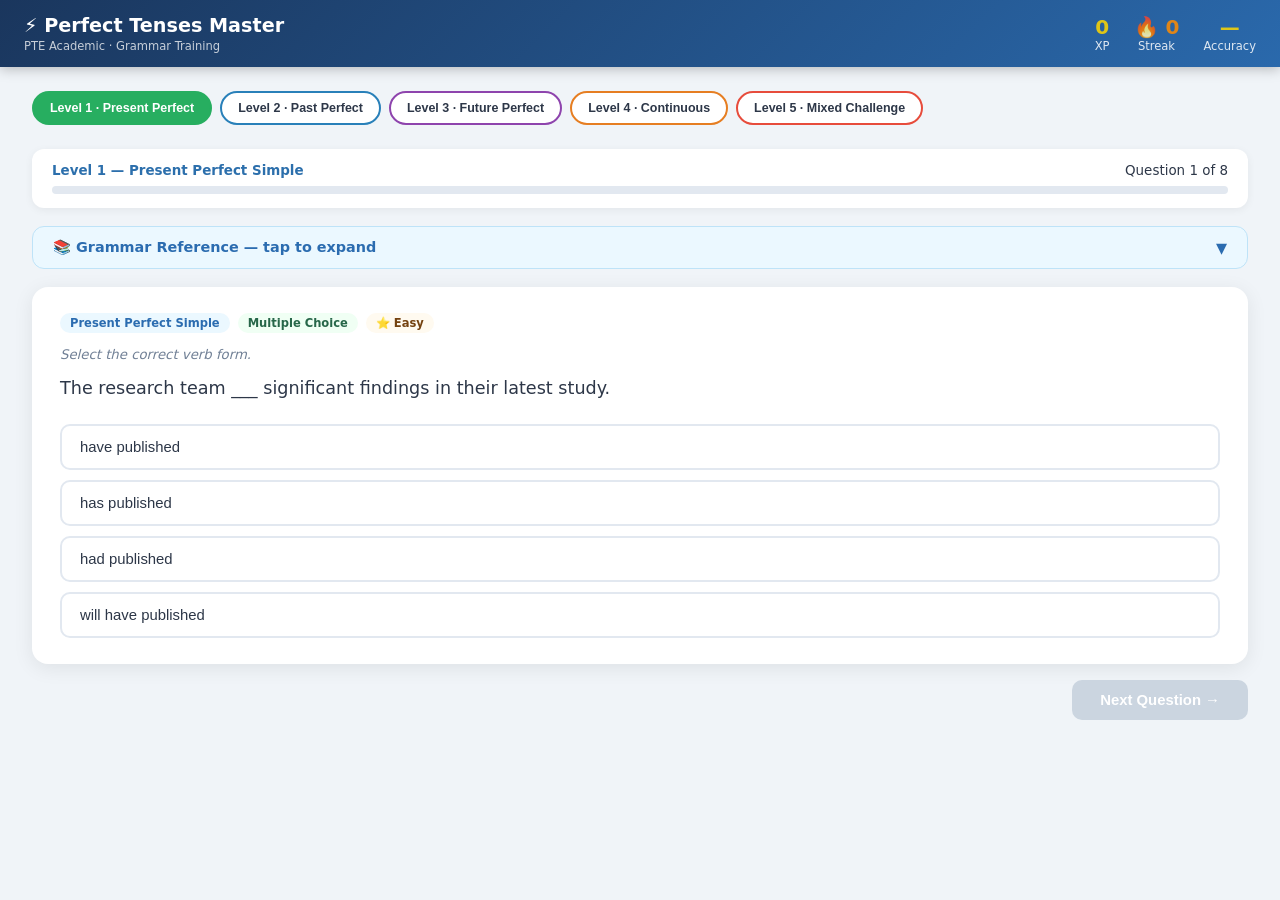
==== perfect_tenses_master.html @ c164edfb "Add Perfect Tenses Master tool and index navigation page - perfect_tenses_master.html: interactive g" ====
<!DOCTYPE html>
<html lang="en">
<head>
    <meta charset="UTF-8">
    <meta name="viewport" content="width=device-width, initial-scale=1.0">
    <title>Perfect Tenses Master | PTE Academic</title>
    <style>
        * { margin: 0; padding: 0; box-sizing: border-box; }
        :root {
            --primary: #4A90D9; --primary-dark: #2C6FAC;
            --success: #27AE60; --error: #E74C3C; --warning: #F39C12;
            --bg: #F0F4F8; --card: #FFFFFF; --text: #2D3748;
            --text-light: #718096; --border: #E2E8F0;
            --l1: #27AE60; --l2: #2980B9; --l3: #8E44AD; --l4: #E67E22; --l5: #E74C3C;
        }
        body { font-family: 'Segoe UI', system-ui, sans-serif; background: var(--bg); color: var(--text); min-height: 100vh; }

        /* ── HEADER ── */
        .header {
            background: linear-gradient(135deg, #1a365d 0%, #2a69ac 100%);
            color: white; padding: 14px 24px;
            display: flex; align-items: center; justify-content: space-between;
            position: sticky; top: 0; z-index: 100; box-shadow: 0 2px 12px rgba(0,0,0,0.25);
        }
        .header h1 { font-size: 1.2rem; font-weight: 700; }
        .header-sub { font-size: 0.72rem; opacity: 0.75; margin-top: 2px; }
        .header-stats { display: flex; gap: 24px; align-items: center; }
        .stat-item { text-align: center; font-size: 0.72rem; opacity: 0.85; }
        .stat-value { font-size: 1.25rem; font-weight: 700; color: #FFD700; display: block; }
        .streak-val { color: #FF8C00; }

        /* ── MAIN ── */
        .main { max-width: 100%; margin: 0; padding: 24px 32px 60px; }

        /* ── LEVEL NAV ── */
        .level-nav { display: flex; gap: 8px; margin-bottom: 20px; overflow-x: auto; padding-bottom: 4px; }
        .level-btn {
            flex-shrink: 0; padding: 8px 16px; border: 2px solid transparent;
            border-radius: 20px; cursor: pointer; font-size: 0.78rem; font-weight: 600;
            background: white; color: var(--text); transition: all 0.2s;
        }
        .level-btn[data-lv="1"] { border-color: var(--l1); }
        .level-btn[data-lv="1"].active { background: var(--l1); color: white; }
        .level-btn[data-lv="2"] { border-color: var(--l2); }
        .level-btn[data-lv="2"].active { background: var(--l2); color: white; }
        .level-btn[data-lv="3"] { border-color: var(--l3); }
        .level-btn[data-lv="3"].active { background: var(--l3); color: white; }
        .level-btn[data-lv="4"] { border-color: var(--l4); }
        .level-btn[data-lv="4"].active { background: var(--l4); color: white; }
        .level-btn[data-lv="5"] { border-color: var(--l5); }
        .level-btn[data-lv="5"].active { background: var(--l5); color: white; }

        /* ── PROGRESS ── */
        .progress-section {
            background: white; border-radius: 12px; padding: 14px 20px;
            margin-bottom: 18px; box-shadow: 0 2px 8px rgba(0,0,0,0.06);
        }
        .progress-info { display: flex; justify-content: space-between; margin-bottom: 8px; font-size: 0.84rem; }
        .level-title-text { font-weight: 700; color: var(--primary-dark); }
        .progress-bar { height: 8px; background: var(--border); border-radius: 4px; overflow: hidden; }
        .progress-fill { height: 100%; background: var(--primary); border-radius: 4px; transition: width 0.5s ease; }

        /* ── GRAMMAR REF ── */
        .grammar-ref { background: #EBF8FF; border: 1px solid #BEE3F8; border-radius: 12px; margin-bottom: 18px; overflow: hidden; }
        .grammar-ref-header {
            padding: 12px 20px; cursor: pointer; display: flex; justify-content: space-between;
            align-items: center; font-weight: 600; color: #2B6CB0; user-select: none; font-size: 0.9rem;
        }
        .grammar-ref-header:hover { background: #BEE3F8; }
        .grammar-body { display: none; padding: 0 16px 16px; }
        .grammar-body.open { display: block; }
        .tense-card {
            background: white; border-radius: 8px; padding: 12px 14px;
            margin-top: 10px; border-left: 4px solid var(--primary);
        }
        .tense-card h4 { color: var(--primary-dark); margin-bottom: 6px; font-size: 0.88rem; }
        .formula-tag {
            font-family: monospace; background: #F7FAFC; padding: 3px 8px;
            border-radius: 4px; font-size: 0.82rem; display: inline-block; margin-bottom: 6px;
        }
        .tense-uses { font-size: 0.8rem; color: var(--text-light); margin: 4px 0 6px 14px; }
        .tense-uses li { margin-bottom: 2px; }
        .tense-ex { font-size: 0.8rem; font-style: italic; color: #4A5568; margin-bottom: 2px; }

        /* ── QUESTION CARD ── */
        .q-card {
            background: white; border-radius: 16px; padding: 26px 28px;
            box-shadow: 0 4px 20px rgba(0,0,0,0.08); margin-bottom: 16px;
            animation: slideIn 0.3s ease;
        }
        @keyframes slideIn { from { opacity:0; transform: translateY(12px); } to { opacity:1; transform: translateY(0); } }
        .q-meta { display: flex; gap: 8px; flex-wrap: wrap; margin-bottom: 14px; }
        .badge { padding: 3px 10px; border-radius: 12px; font-size: 0.72rem; font-weight: 600; }
        .b-tense { background: #EBF8FF; color: #2B6CB0; }
        .b-type  { background: #F0FFF4; color: #276749; }
        .b-diff  { background: #FFFAF0; color: #744210; }
        .q-instruction { font-size: 0.83rem; color: var(--text-light); font-style: italic; margin-bottom: 12px; }
        .q-sentence { font-size: 1.1rem; line-height: 1.7; margin-bottom: 20px; }
        .blank { display: inline-block; min-width: 110px; border-bottom: 2px solid var(--primary); color: var(--primary); font-weight: 600; }

        /* ── OPTIONS ── */
        .options-grid { display: grid; gap: 10px; }
        .opt-btn {
            padding: 13px 18px; border: 2px solid var(--border); border-radius: 10px;
            cursor: pointer; text-align: left; font-size: 0.93rem; background: white;
            transition: all 0.18s; color: var(--text);
        }
        .opt-btn:hover:not(:disabled) { border-color: var(--primary); background: #EBF8FF; }
        .opt-btn.correct { border-color: var(--success); background: #F0FFF4; color: var(--success); font-weight: 600; }
        .opt-btn.incorrect { border-color: var(--error); background: #FFF5F5; color: var(--error); }
        .opt-btn:disabled { cursor: default; }

        /* ── FILL INPUT ── */
        .fill-row { display: flex; gap: 10px; align-items: center; flex-wrap: wrap; margin-top: 4px; }
        .fill-input {
            flex: 1; min-width: 200px; padding: 11px 16px;
            border: 2px solid var(--border); border-radius: 10px; font-size: 0.97rem; outline: none;
            transition: border-color 0.2s;
        }
        .fill-input:focus { border-color: var(--primary); }
        .fill-input.correct { border-color: var(--success); background: #F0FFF4; }
        .fill-input.incorrect { border-color: var(--error); background: #FFF5F5; }
        .verb-hint { font-size: 0.8rem; color: var(--text-light); margin-top: 7px; }

        .check-btn {
            padding: 11px 22px; background: var(--primary); color: white;
            border: none; border-radius: 10px; cursor: pointer; font-size: 0.93rem;
            font-weight: 600; transition: background 0.2s; white-space: nowrap;
        }
        .check-btn:hover { background: var(--primary-dark); }
        .check-btn:disabled { background: #CBD5E0; cursor: default; }

        /* ── SOURCE (transform/error) ── */
        .source-box {
            background: #F7FAFC; border-left: 4px solid var(--primary);
            border-radius: 0 8px 8px 0; padding: 13px 16px;
            margin-bottom: 14px; font-size: 0.93rem; line-height: 1.6;
        }
        .error-box {
            background: #FFF5F5; border: 1px solid #FED7D7; border-radius: 8px;
            padding: 13px 16px; margin-bottom: 14px; font-size: 1rem; line-height: 1.7;
        }
        .text-area {
            width: 100%; padding: 11px 16px; border: 2px solid var(--border); border-radius: 10px;
            font-size: 0.93rem; outline: none; transition: border-color 0.2s;
            resize: vertical; min-height: 60px; font-family: inherit;
        }
        .text-area:focus { border-color: var(--primary); }

        /* ── FEEDBACK ── */
        .feedback { margin-top: 18px; border-radius: 12px; overflow: hidden; display: none; }
        .feedback.show { display: block; }
        .fb-header {
            padding: 13px 18px; font-weight: 700; font-size: 0.95rem;
            display: flex; align-items: center; gap: 8px;
        }
        .fb-correct  { background: #F0FFF4; color: #276749; border: 1px solid #9AE6B4; }
        .fb-wrong    { background: #FFF5F5; color: #C53030; border: 1px solid #FEB2B2; }
        .fb-hint     { background: #FFFAF0; color: #744210; border: 1px solid #F6AD55; }
        .fb-body { padding: 15px 18px; background: white; border: 1px solid var(--border); border-top: none; }
        .answer-box {
            background: #FFFAF0; border: 1px solid #F6AD55; border-radius: 8px;
            padding: 9px 13px; margin-bottom: 10px; font-size: 0.88rem;
        }
        .rule-box { font-size: 0.88rem; margin-bottom: 10px; }
        .expl-box { font-size: 0.86rem; color: #4A5568; margin-bottom: 10px; }
        .ex-box { background: #F7FAFC; border-radius: 8px; padding: 10px 12px; font-size: 0.84rem; }
        .ex-box p { margin-bottom: 3px; font-style: italic; }
        .ex-box p:last-child { margin-bottom: 0; }

        /* ── NAV ── */
        .nav-buttons { display: flex; justify-content: flex-end; margin-top: 16px; }
        .next-btn {
            padding: 12px 28px; background: var(--primary); color: white;
            border: none; border-radius: 10px; cursor: pointer; font-size: 0.93rem;
            font-weight: 600; transition: all 0.2s;
        }
        .next-btn:hover { background: var(--primary-dark); transform: translateX(2px); }
        .next-btn:disabled { background: #CBD5E0; cursor: default; transform: none; }

        /* ── LEVEL COMPLETE ── */
        .level-complete {
            background: white; border-radius: 16px; padding: 44px 36px;
            text-align: center; box-shadow: 0 4px 20px rgba(0,0,0,0.08); display: none;
        }
        .level-complete.show { display: block; animation: slideIn 0.4s ease; }
        .complete-icon { font-size: 4rem; margin-bottom: 14px; }
        .complete-title { font-size: 1.6rem; font-weight: 700; margin-bottom: 8px; }
        .complete-msg { color: var(--text-light); margin-bottom: 24px; font-size: 0.95rem; }
        .complete-stats { display: flex; justify-content: center; gap: 40px; margin-bottom: 30px; }
        .cs-val { font-size: 2rem; font-weight: 700; color: var(--primary); display: block; }
        .cs-lbl { font-size: 0.78rem; color: var(--text-light); }
        .continue-btn {
            padding: 14px 40px; background: var(--primary); color: white;
            border: none; border-radius: 12px; font-size: 1rem; font-weight: 700;
            cursor: pointer; transition: background 0.2s;
        }
        .continue-btn:hover { background: var(--primary-dark); }

        @media (max-width: 600px) {
            .q-card { padding: 18px 14px; }
            .q-sentence { font-size: 0.97rem; }
            .complete-stats { gap: 20px; }
        }
    </style>
</head>
<body>

<div class="header">
    <div>
        <h1>⚡ Perfect Tenses Master</h1>
        <div class="header-sub">PTE Academic · Grammar Training</div>
    </div>
    <div class="header-stats">
        <div class="stat-item">
            <span class="stat-value" id="hXP">0</span>XP
        </div>
        <div class="stat-item">
            <span class="stat-value streak-val">🔥 <span id="hStreak">0</span></span>Streak
        </div>
        <div class="stat-item">
            <span class="stat-value" id="hAcc">—</span>Accuracy
        </div>
    </div>
</div>

<div class="main">

    <div class="level-nav" id="level-nav">
        <button class="level-btn active" data-lv="1" onclick="goLevel(1)">Level 1 · Present Perfect</button>
        <button class="level-btn" data-lv="2" onclick="goLevel(2)">Level 2 · Past Perfect</button>
        <button class="level-btn" data-lv="3" onclick="goLevel(3)">Level 3 · Future Perfect</button>
        <button class="level-btn" data-lv="4" onclick="goLevel(4)">Level 4 · Continuous</button>
        <button class="level-btn" data-lv="5" onclick="goLevel(5)">Level 5 · Mixed Challenge</button>
    </div>

    <div class="progress-section">
        <div class="progress-info">
            <span class="level-title-text" id="lvTitle">Level 1 — Present Perfect Simple</span>
            <span id="qCounter">Question 1 of 8</span>
        </div>
        <div class="progress-bar"><div class="progress-fill" id="progFill" style="width:0%"></div></div>
    </div>

    <div class="grammar-ref">
        <div class="grammar-ref-header" onclick="toggleGrammar()">
            📚 Grammar Reference — tap to expand
            <span id="gramArrow">▼</span>
        </div>
        <div class="grammar-body" id="gramBody"></div>
    </div>

    <div id="qArea"></div>

    <div class="level-complete" id="lvComplete">
        <div class="complete-icon" id="cpIcon">🏆</div>
        <div class="complete-title" id="cpTitle">Level Complete!</div>
        <div class="complete-msg" id="cpMsg"></div>
        <div class="complete-stats">
            <div><span class="cs-val" id="cpXP">0</span><span class="cs-lbl">XP Earned</span></div>
            <div><span class="cs-val" id="cpAcc">0%</span><span class="cs-lbl">Accuracy</span></div>
            <div><span class="cs-val" id="cpScore">0/0</span><span class="cs-lbl">Correct</span></div>
        </div>
        <button class="continue-btn" id="cpBtn">Continue →</button>
    </div>

</div>

<script>
// ═══════════════════════════════════════════════════════════
// QUESTIONS DATABASE
// ═══════════════════════════════════════════════════════════
const Q = {

// ─── LEVEL 1: Present Perfect Simple ────────────────────────────────────────
1: [
  {
    type:'mc', tense:'Present Perfect Simple', diff:'⭐ Easy',
    instr:'Select the correct verb form.',
    sent:'The research team ___ significant findings in their latest study.',
    opts:['have published','has published','had published','will have published'],
    cor:1,
    rule:'<strong>HAS</strong> with singular subjects (he/she/it/team). <strong>HAVE</strong> with plural or I/you/we/they.',
    expl:'"The research team" is treated as singular in academic English → <strong>HAS published</strong>.',
    exs:['The scientist <em>has discovered</em> a new compound. (singular)','Scientists <em>have discovered</em> many compounds. (plural)']
  },
  {
    type:'fill', tense:'Present Perfect Simple', diff:'⭐ Easy',
    instr:'Fill in the blank with the correct form of the verb in parentheses.',
    sent:'Global temperatures ___ (rise) by 1.2°C since pre-industrial times.',
    ans:['have risen'],
    hint:'RISE → rose → <strong>risen</strong> (irregular past participle)',
    rule:'Present Perfect = HAVE/HAS + <strong>past participle</strong> (not simple past).',
    expl:'"Temperatures" = plural → <strong>HAVE</strong>. Past participle of "rise" = "risen" (not "rose").',
    exs:['"Temperatures <em>have risen</em> sharply." ✓','"Temperatures <em>have rose</em>." ✗ (wrong — "rose" is simple past, not past participle)']
  },
  {
    type:'mc', tense:'Present Perfect Simple', diff:'⭐ Easy',
    instr:'Select the correct form. Pay attention to the time expression.',
    sent:'She ___ three academic papers on climate change this semester.',
    opts:['wrote','has written','have written','had wrote'],
    cor:1,
    rule:'Use Present Perfect (not Simple Past) when the time period is <strong>not finished</strong>: "today", "this week", "this semester".',
    expl:'"This semester" is still ongoing → Present Perfect. "She" = singular → <strong>HAS written</strong>.',
    exs:['"She <em>has written</em> three papers <em>this semester</em>." ✓ (semester ongoing)','<em>"She <em>wrote</em> three papers <em>last semester</em>." ✓ (finished → Simple Past)']
  },
  {
    type:'fill', tense:'Present Perfect Simple', diff:'⭐ Easy',
    instr:'Fill in the blank.',
    sent:'The government ___ (implement) several new education policies in recent years.',
    ans:['has implemented'],
    hint:'IMPLEMENT → implemented (regular verb)',
    rule:'"In recent years", "recently", "lately" are <strong>Present Perfect signals</strong>.',
    expl:'"The government" = singular → <strong>HAS</strong>. "In recent years" = unfinished reference → Present Perfect.',
    exs:['"The government <em>has implemented</em> new policies recently." ✓','"Researchers <em>have implemented</em> new methods." ✓ (plural)']
  },
  {
    type:'mc', tense:'Present Perfect Simple', diff:'⭐⭐ Medium',
    instr:'Which sentence is grammatically correct and uses Present Perfect appropriately?',
    sent:'Choose the best option:',
    opts:[
      'Researchers have found a cure last year.',
      'Researchers have found evidence of improvement recently.',
      'Researchers has found evidence of improvement recently.',
      'Researchers have been found a cure last year.'
    ],
    cor:1,
    rule:'NEVER use Present Perfect with specific finished times: <strong>yesterday, last week, in 2020, three days ago.</strong>',
    expl:'"Recently" ✓ signals Present Perfect. "Last year" ✗ requires Simple Past. "Researchers" = plural → HAVE (not has).',
    exs:['"They <em>have found</em> evidence <em>recently</em>." ✓ (no specific time)','"They <em>found</em> evidence <em>last year</em>." ✓ (specific finished time)']
  },
  {
    type:'fill', tense:'Present Perfect Simple', diff:'⭐⭐ Medium',
    instr:'Careful — "The number of" takes a singular verb!',
    sent:'The number of people living in urban areas ___ (increase) dramatically over the past decade.',
    ans:['has increased'],
    hint:'INCREASE → increased (regular). Subject = "The number" (singular)',
    rule:'"<strong>The number of</strong> + noun" → singular verb (HAS). "<strong>A number of</strong> + noun" → plural verb (HAVE).',
    expl:'"The number of people" → subject = "the number" = singular → <strong>HAS increased</strong>.',
    exs:['"<em>The number of</em> students <em>has</em> grown." ✓','"<em>A number of</em> students <em>have</em> passed." ✓']
  },
  {
    type:'error', tense:'Present Perfect Simple', diff:'⭐⭐ Medium',
    instr:'Find the subject-verb agreement error and type the corrected full sentence.',
    err:'Scientists have recently discovered that the brain have developed new neural pathways in response to learning.',
    fix:['scientists have recently discovered that the brain has developed new neural pathways in response to learning'],
    highlight:'have developed → has developed (brain = singular)',
    rule:'In complex sentences, check <strong>each subject-verb pair independently</strong>.',
    expl:'First clause: "scientists have discovered" ✓ (plural). Second clause: "the brain" is singular → <strong>HAS developed</strong> ✓.',
    exs:['"...that the brain <em>has developed</em>..." ✓','"...that neurons <em>have developed</em>..." ✓ (plural subject)']
  },
  {
    type:'transform', tense:'Present Perfect Simple', diff:'⭐⭐⭐ Hard',
    instr:'Combine these sentences using Present Perfect to show past action → present result.',
    src:'Scientists conducted extensive research. The field of medicine now has better treatments.',
    model:'Scientists have conducted extensive research, leading to better treatments in medicine.',
    keys:['have conducted','have done','have carried out'],
    rule:'Present Perfect connects <strong>past action → present result</strong>. This is essential for PTE writing tasks.',
    expl:'The research (completed past) is connected to the present result (better treatments). Use Present Perfect to make this link explicit.',
    exs:['"They <em>have studied</em> this for years, and now we understand it better." ✓','"Research <em>has shown</em> that diet affects health." ✓ (past research → present knowledge)']
  }
],

// ─── LEVEL 2: Past Perfect Simple ───────────────────────────────────────────
2: [
  {
    type:'mc', tense:'Past Perfect Simple', diff:'⭐ Easy',
    instr:'Select the correct form. Which action happened first?',
    sent:'By the time the report was published, the researchers ___ their data three times.',
    opts:['have verified','verified','had verified','has verified'],
    cor:2,
    rule:'Past Perfect (HAD + pp) = the action that happened <strong>FIRST</strong> in a sequence of past events.',
    expl:'Verifying happened FIRST → Past Perfect: <strong>had verified</strong>. Publishing happened SECOND → Simple Past.',
    exs:['"By the time the results came out, they <em>had already analyzed</em> the data." ✓','"When she arrived, the lecture <em>had started</em>." ✓']
  },
  {
    type:'fill', tense:'Past Perfect Simple', diff:'⭐ Easy',
    instr:'Fill in the blank using Past Perfect.',
    sent:'The professor realized that he ___ (forget) to include the key references in his paper.',
    ans:['had forgotten'],
    hint:'FORGET → forgot → <strong>forgotten</strong> (irregular)',
    rule:'HAD + past participle — same for ALL subjects (I/you/he/she/we/they had).',
    expl:'"Forgetting" happened BEFORE "realizing" → Past Perfect: <strong>had forgotten</strong>.',
    exs:['"He realized he <em>had forgotten</em> his notes." ✓','"She discovered she <em>had made</em> an error." ✓']
  },
  {
    type:'mc', tense:'Past Perfect Simple', diff:'⭐ Easy',
    instr:'Select the correct form.',
    sent:'The experiment failed because the team ___ the correct procedure.',
    opts:['has not followed','had not followed','did not followed','have not followed'],
    cor:1,
    rule:'Negative Past Perfect = <strong>HAD NOT (hadn\'t) + past participle</strong>.',
    expl:'The failure was in the past; not following the procedure happened even EARLIER → Past Perfect negative.',
    exs:['"The test failed because they <em>hadn\'t calibrated</em> the equipment." ✓','"She failed because she <em>had not studied</em> enough." ✓']
  },
  {
    type:'fill', tense:'Past Perfect Simple', diff:'⭐⭐ Medium',
    instr:'Fill in the blank.',
    sent:'After the committee ___ (review) all the applications, they announced their decision.',
    ans:['had reviewed'],
    hint:'REVIEW → reviewed (regular)',
    rule:'After/before/by the time/when → use Past Perfect for the <strong>first action</strong>.',
    expl:'Reviewing (first) → <strong>had reviewed</strong>. Announcing (second) → Simple Past.',
    exs:['"<em>After</em> she <em>had finished</em> the research, she began writing." ✓','"<em>Before</em> they <em>had gathered</em> enough evidence, they couldn\'t publish." ✓']
  },
  {
    type:'mc', tense:'Past Perfect Simple', diff:'⭐⭐ Medium',
    instr:'Choose the grammatically correct sentence.',
    sent:'Which sentence uses Past Perfect correctly?',
    opts:[
      'She had lived in three countries before she turned 25.',
      'She has lived in three countries before she turned 25.',
      'She lived in three countries before she had turned 25.',
      'She had been lived in three countries before she turned 25.'
    ],
    cor:0,
    rule:'The <strong>EARLIER</strong> action gets Past Perfect. The LATER past action uses Simple Past.',
    expl:'Living (earlier, had lived) → Past Perfect. Turning 25 (later) → Simple Past. Option C incorrectly puts Past Perfect on the later action.',
    exs:['"She <em>had graduated</em> before she found a job." ✓','"She found a job after she <em>had graduated</em>." ✓']
  },
  {
    type:'transform', tense:'Past Perfect Simple', diff:'⭐⭐ Medium',
    instr:'Combine these sentences, making clear which action happened first.',
    src:'Step 1: The scientists collected the samples. Step 2: They began the analysis.',
    model:'The scientists had collected the samples before they began the analysis.',
    keys:['had collected','had gathered'],
    rule:'Timeline: [Past Perfect — first action] → then → [Simple Past — second action].',
    expl:'"Collecting" happened first → Past Perfect. "Beginning the analysis" → Simple Past.',
    exs:['"They <em>had prepared</em> thoroughly before the experiment <em>started</em>." ✓','"By the time the meeting <em>began</em>, she <em>had already written</em> the proposal." ✓']
  },
  {
    type:'fill', tense:'Past Perfect Simple', diff:'⭐⭐⭐ Hard',
    instr:'Fill in the blank. This uses a negative form in an academic context.',
    sent:'The study revealed that many participants ___ (not / receive) adequate healthcare prior to the program.',
    ans:['had not received','hadn\'t received'],
    hint:'Negative: HAD NOT + past participle',
    rule:'Past Perfect is used in reported speech/findings to describe states <strong>before the main past verb</strong>.',
    expl:'"The study revealed" = past. Participants not receiving healthcare = even earlier past → <strong>had not received</strong>.',
    exs:['"The results showed that conditions <em>had not improved</em>." ✓','"Data indicated that funding <em>had not been</em> sufficient." ✓']
  },
  {
    type:'error', tense:'Past Perfect Simple', diff:'⭐⭐⭐ Hard',
    instr:'Correct the tense error.',
    err:'When the new data emerged, researchers discovered that their initial hypothesis has proven to be incorrect.',
    fix:['when the new data emerged, researchers discovered that their initial hypothesis had proven to be incorrect'],
    highlight:'has proven → had proven (the proving happened before the discovery)',
    rule:'In a past context, <strong>Present Perfect → Past Perfect</strong> (tense backshift).',
    expl:'"Has proven" = Present Perfect — but the entire context is past. The hypothesis being incorrect was discovered in the past → <strong>had proven</strong>.',
    exs:['"They found that the theory <em>had been</em> wrong all along." ✓','"She realized she <em>had overlooked</em> the key data." ✓']
  }
],

// ─── LEVEL 3: Future Perfect Simple ─────────────────────────────────────────
3: [
  {
    type:'mc', tense:'Future Perfect Simple', diff:'⭐ Easy',
    instr:'Select the correct form.',
    sent:'By 2050, scientists ___ more efficient solar panels.',
    opts:['will develop','will have developed','have developed','had developed'],
    cor:1,
    rule:'Future Perfect = <strong>WILL HAVE + past participle</strong>. Signal: "by [future time]".',
    expl:'"By 2050" = future deadline. The action will be COMPLETED before that point → <strong>will have developed</strong>.',
    exs:['"<em>By</em> next year, they <em>will have completed</em> the study." ✓','"<em>By the time</em> she graduates, she <em>will have written</em> 20 papers." ✓']
  },
  {
    type:'fill', tense:'Future Perfect Simple', diff:'⭐ Easy',
    instr:'Fill in the blank with Future Perfect.',
    sent:'By the end of this decade, renewable energy ___ (replace) most fossil fuel sources.',
    ans:['will have replaced'],
    hint:'REPLACE → replaced (regular)',
    rule:'Signals for Future Perfect: <strong>by + [time]</strong>, by the time, before [future event].',
    expl:'"By the end of this decade" = future deadline → Future Perfect: <strong>will have replaced</strong>.',
    exs:['"By 2030, solar energy <em>will have replaced</em> coal in many regions." ✓','"Before he retires, he <em>will have worked</em> here for 20 years." ✓']
  },
  {
    type:'mc', tense:'Future Perfect Simple', diff:'⭐ Easy',
    instr:'Which sentence correctly uses Future Perfect?',
    sent:'Choose the best option:',
    opts:[
      'She will finished the report by Friday.',
      'She will have finish the report by Friday.',
      'She will have finished the report by Friday.',
      'She has finished the report by Friday.'
    ],
    cor:2,
    rule:'Structure: <strong>WILL + HAVE + PAST PARTICIPLE</strong> (never "will have + base form").',
    expl:'Option A: missing "have". Option B: "finish" should be "finished" (past participle). Option D: wrong tense (Present Perfect). C is correct.',
    exs:['"By noon, I <em>will have submitted</em> my assignment." ✓','"They <em>will have published</em> the results by then." ✓']
  },
  {
    type:'fill', tense:'Future Perfect Simple', diff:'⭐⭐ Medium',
    instr:'Fill in the blank.',
    sent:'Before the next international conference, the team ___ (publish) at least five peer-reviewed papers.',
    ans:['will have published'],
    hint:'PUBLISH → published (regular)',
    rule:'"Before + future event" signals Future Perfect, just like "by + future time".',
    expl:'The publishing will be completed BEFORE the conference (future event) → <strong>will have published</strong>.',
    exs:['"<em>Before</em> he retires, he <em>will have taught</em> for 30 years." ✓','"<em>Before</em> the summit, nations <em>will have agreed</em> on a framework." ✓']
  },
  {
    type:'mc', tense:'Future Perfect Simple', diff:'⭐⭐ Medium',
    instr:'Select the best answer. Note the irregular verb.',
    sent:'By the time the study is complete, the participants ___ multiple assessments over a two-year period.',
    opts:['will undergo','undergo','will have undergone','have undergone'],
    cor:2,
    rule:'Irregular verbs still follow the pattern: WILL HAVE + <strong>past participle</strong>.',
    expl:'"Undergo" is irregular: undergo → underwent → <strong>undergone</strong>. "By the time the study is complete" = future deadline.',
    exs:['"By graduation, she <em>will have taken</em> 40 courses." ✓ (take → taken)','"By then, they <em>will have undergone</em> training." ✓']
  },
  {
    type:'transform', tense:'Future Perfect Simple', diff:'⭐⭐ Medium',
    instr:'Rewrite this sentence using Future Perfect with "By 2030".',
    src:'Global deforestation reaches a critical point. (Prediction: this will happen by 2030.)',
    model:'By 2030, global deforestation will have reached a critical point.',
    keys:['will have reached','will have gotten to'],
    rule:'Formula: <strong>By [future time], Subject + will have + past participle + ...</strong>',
    expl:'A future prediction about something completed by a deadline = Future Perfect.',
    exs:['"By 2050, the world population <em>will have reached</em> 10 billion." ✓','"By next month, the project <em>will have been</em> running for a year." ✓']
  },
  {
    type:'error', tense:'Future Perfect Simple', diff:'⭐⭐⭐ Hard',
    instr:'Correct the tense error.',
    err:'By the time the policy is implemented, the committee will reviewed all available evidence.',
    fix:['by the time the policy is implemented, the committee will have reviewed all available evidence'],
    highlight:'will reviewed → will have reviewed',
    rule:'Future Perfect = will + <strong>HAVE</strong> + past participle. "will + past participle" is NOT a valid tense.',
    expl:'"Will reviewed" is impossible in English. Always: <strong>will HAVE + past participle</strong>.',
    exs:['"The committee <em>will have reviewed</em> all evidence by then." ✓','"She <em>will have completed</em> the draft by Monday." ✓']
  },
  {
    type:'fill', tense:'Future Perfect Simple', diff:'⭐⭐⭐ Hard',
    instr:'Fill in the blank. Consider the time clause carefully.',
    sent:'When the next census is conducted, the population ___ (grow) by an estimated 15 percent.',
    ans:['will have grown'],
    hint:'GROW → grew → <strong>grown</strong> (irregular)',
    rule:'In time clauses (when/before/by the time), use <strong>present tense</strong> for future; use <strong>Future Perfect</strong> in the main clause.',
    expl:'"When the census is conducted" = time clause (present tense for future). Growth will be complete by then → <strong>will have grown</strong>.',
    exs:['"<em>When</em> you return, she <em>will have graduated</em>." ✓','"<em>By the time</em> he arrives, we <em>will have finished</em>." ✓']
  }
],

// ─── LEVEL 4: Perfect Continuous Forms ──────────────────────────────────────
4: [
  {
    type:'mc', tense:'Present Perfect Continuous', diff:'⭐ Easy',
    instr:'Select the correct form.',
    sent:'Researchers ___ the effects of climate change for over three decades.',
    opts:['are studying','have been studying','have studied','had been studying'],
    cor:1,
    rule:'Present Perfect Continuous = <strong>HAVE/HAS + BEEN + verb-ing</strong>. Used for ongoing activities with duration.',
    expl:'"For over three decades" = duration signal. The activity started in the past and continues NOW → <strong>have been studying</strong>.',
    exs:['"Scientists <em>have been researching</em> this topic for years." ✓','"She <em>has been writing</em> her thesis since January." ✓']
  },
  {
    type:'fill', tense:'Present Perfect Continuous', diff:'⭐ Easy',
    instr:'Fill in the blank using Present Perfect Continuous.',
    sent:'The government ___ (negotiate) trade agreements with several countries since 2020.',
    ans:['has been negotiating'],
    hint:'NEGOTIATE → negotiating. Singular subject → HAS',
    rule:'Signals: <strong>"for + duration"</strong> and <strong>"since + point in time"</strong> → Present Perfect Continuous.',
    expl:'"The government" = singular → HAS. "Since 2020" = ongoing from a past point → <strong>has been negotiating</strong>.',
    exs:['"She <em>has been working</em> here since January." ✓','"They <em>have been developing</em> the app for six months." ✓']
  },
  {
    type:'mc', tense:'Pres. Perf. Simple vs. Continuous', diff:'⭐⭐ Medium',
    instr:'Both blanks require Present Perfect — choose the right form (Simple or Continuous) for each.',
    sent:'The lab ___ three groundbreaking papers this year, and the team ___ tirelessly to produce more.',
    opts:[
      'has published / have been working',
      'has been publishing / have been working',
      'published / worked',
      'has published / has worked'
    ],
    cor:0,
    rule:'Use <strong>Present Perfect Simple</strong> for completed, countable results. Use <strong>Continuous</strong> for ongoing processes emphasizing duration.',
    expl:'"Three papers" = countable completed result → <strong>has published</strong>. "Working tirelessly" = ongoing process → <strong>have been working</strong>.',
    exs:['"I <em>have written</em> five emails today." (complete, countable)','"I <em>have been writing</em> emails all day." (ongoing, duration)']
  },
  {
    type:'fill', tense:'Past Perfect Continuous', diff:'⭐⭐ Medium',
    instr:'Fill in the blank using Past Perfect Continuous.',
    sent:'By the time the funding was cut, the team ___ (work) on the project for five years.',
    ans:['had been working'],
    hint:'Past Perfect Continuous = HAD BEEN + verb-ing',
    rule:'Past Perfect Continuous = <strong>HAD + BEEN + verb-ing</strong>. Shows an ongoing activity up to a past point.',
    expl:'"Funding being cut" = past event. Working was ongoing BEFORE and UP TO that event → <strong>had been working</strong>.',
    exs:['"She <em>had been studying</em> for hours before she took a break." ✓','"He <em>had been living</em> abroad for years when he returned." ✓']
  },
  {
    type:'mc', tense:'Past Perfect Continuous', diff:'⭐⭐ Medium',
    instr:'Select the correct form.',
    sent:'The data showed that pollution levels ___ for decades before the clean air act was passed.',
    opts:['were increasing','had been increasing','have been increasing','had increased'],
    cor:1,
    rule:'Past Perfect Continuous emphasizes the <strong>DURATION</strong> of an activity before a past event.',
    expl:'"Were increasing" = past continuous (no link to another event). "Had been increasing" = ongoing duration BEFORE the past event (the clean air act). ✓',
    exs:['"Emissions <em>had been rising</em> for years before action was taken." ✓','"The economy <em>had been declining</em> for months before the crisis hit." ✓']
  },
  {
    type:'fill', tense:'Future Perfect Continuous', diff:'⭐⭐⭐ Hard',
    instr:'Fill in the blank using Future Perfect Continuous.',
    sent:'By 2035, the research institute ___ (operate) for exactly one hundred years.',
    ans:['will have been operating'],
    hint:'Future Perfect Continuous = WILL HAVE BEEN + verb-ing',
    rule:'Future Perfect Continuous = <strong>WILL + HAVE + BEEN + verb-ing</strong>. Emphasizes DURATION up to a future point.',
    expl:'"By 2035" = future deadline. The operation will have been continuously going for 100 years by then → <strong>will have been operating</strong>.',
    exs:['"By retirement, she <em>will have been teaching</em> for 35 years." ✓','"By June, they <em>will have been collaborating</em> for a decade." ✓']
  },
  {
    type:'mc', tense:'All Perfect Continuous', diff:'⭐⭐⭐ Hard',
    instr:'Choose the correct pair of tenses.',
    sent:'Scientists ___ the compound for two years when the breakthrough occurred. They estimate that by next year they ___ for a total of four years.',
    opts:[
      'had been studying / will have been studying',
      'have been studying / will have been studying',
      'were studying / will have studied',
      'had been studying / will have studied'
    ],
    cor:0,
    rule:'<strong>Past Perf. Cont.</strong> (ongoing before past event) + <strong>Future Perf. Cont.</strong> (duration up to future point).',
    expl:'First blank: ongoing study before past event (breakthrough) → <strong>had been studying</strong>. Second blank: duration until future point → <strong>will have been studying</strong>.',
    exs:['"They <em>had been working</em> for hours when it happened." (past)','"By June, they <em>will have been working</em> for a year." (future)']
  },
  {
    type:'error', tense:'Present Perfect Continuous', diff:'⭐⭐⭐ Hard',
    instr:'Find TWO errors in this sentence and write the corrected version.',
    err:'The university have been offered scholarships to international students since its founding in 1890.',
    fix:['the university has been offering scholarships to international students since its founding in 1890'],
    highlight:'Error 1: have → has (university = singular) | Error 2: offered → offering (active voice needed)',
    rule:'Active: HAVE/HAS + BEEN + verb-<strong>ING</strong>. Passive: HAVE/HAS + BEEN + past participle.',
    expl:'1) "University" = singular → <strong>HAS</strong>. 2) "Offered" = passive form; active meaning needed here → <strong>offering</strong>.',
    exs:['"The school <em>has been offering</em> the course since 2000." ✓ (active)','"The course <em>has been offered</em> since 2000." ✓ (passive — subject receives action)']
  }
],

// ─── LEVEL 5: Mixed Challenge ────────────────────────────────────────────────
5: [
  {
    type:'mc', tense:'Mixed — Pres. Perf. Simple + Continuous', diff:'⭐⭐ Medium',
    instr:'Select the most appropriate form for this academic sentence.',
    sent:'The study, which ___ for three years, ___ compelling evidence that diet affects cognitive function.',
    opts:[
      'has been running / has produced',
      'had been running / has produced',
      'has been running / produced',
      'was running / has produced'
    ],
    cor:0,
    rule:'<strong>Pres. Perf. Continuous</strong> (ongoing process) + <strong>Pres. Perf. Simple</strong> (completed result) often appear together.',
    expl:'"The study" started 3 years ago and is still running → <strong>has been running</strong>. It has produced a result (evidence) → <strong>has produced</strong>.',
    exs:['"The experiment <em>has been running</em> since June and <em>has yielded</em> promising results." ✓']
  },
  {
    type:'fill', tense:'Mixed — Context Clues', diff:'⭐⭐ Medium',
    instr:'Use the correct Past Perfect form. Both simple and continuous are acceptable here.',
    sent:'Before the Industrial Revolution began in the 1760s, humanity ___ (rely) primarily on manual labor for centuries.',
    ans:['had relied','had been relying'],
    hint:'RELY → relied. Accept: had relied / had been relying',
    rule:'"For centuries" + "before a past point" → Past Perfect. Continuous form emphasizes the duration more.',
    expl:'Both are correct. <strong>Had relied</strong> = simple fact. <strong>Had been relying</strong> = emphasis on long ongoing duration. The Industrial Revolution is the past reference point.',
    exs:['"People <em>had relied</em> on horses for transport." (simple)','"People <em>had been relying</em> on horses for centuries." (duration emphasis)']
  },
  {
    type:'mc', tense:'Mixed — Academic Writing Pattern', diff:'⭐⭐⭐ Hard',
    instr:'In academic writing, which option correctly completes this sentence?',
    sent:'As this paper ___, previous studies ___ the relationship between poverty and educational outcomes.',
    opts:[
      'argues / have consistently demonstrated',
      'has argued / had consistently demonstrated',
      'argued / have consistently demonstrated',
      'argues / consistently demonstrated'
    ],
    cor:0,
    rule:'Academic writing: <strong>Simple Present</strong> for the paper\'s own claims. <strong>Present Perfect</strong> for accumulated past research.',
    expl:'"This paper argues" = Simple Present (general truth, ongoing argument). "Have demonstrated" = Present Perfect (accumulated body of research over time).',
    exs:['"This essay <em>argues</em> that... Previous studies <em>have shown</em> that..." ✓','"The data <em>suggests</em> that researchers <em>have long recognized</em> this pattern." ✓']
  },
  {
    type:'fill', tense:'Mixed — Two Blanks', diff:'⭐⭐⭐ Hard',
    instr:'Fill in BOTH blanks with the correct Present Perfect forms.',
    sent:'The data indicates that living standards ___ (improve) significantly since 1950, though progress ___ (not / be) uniform across all regions.',
    ans:['have improved / has not been'],
    hint:'Blank 1: "living standards" (plural). Blank 2: "progress" (singular, uncountable)',
    rule:'Always identify the <strong>subject for each verb separately</strong> to choose HAVE or HAS.',
    expl:'"Living standards" = plural → <strong>HAVE improved</strong>. "Progress" = singular/uncountable → <strong>HAS NOT BEEN</strong>.',
    exs:['"Standards <em>have risen</em>, but equality <em>has not improved</em>." ✓','"Outcomes <em>have varied</em>, but commitment <em>has not wavered</em>." ✓']
  },
  {
    type:'mc', tense:'Mixed — PTE Writing Quality', diff:'⭐⭐⭐ Hard',
    instr:'Select the paragraph that uses perfect tenses most accurately for PTE writing.',
    sent:'Choose the best written paragraph:',
    opts:[
      'Urbanisation has transformed societies worldwide. Millions of people have migrated to cities since the mid-20th century, and urban populations have grown exponentially.',
      'Urbanisation transformed societies worldwide. Millions of people migrated to cities since the mid-20th century, and urban populations grew exponentially.',
      'Urbanisation has transformed societies worldwide. Millions of people migrated to cities since the mid-20th century, and urban populations have grown exponentially.',
      'Urbanisation had transformed societies worldwide. Millions of people have migrated to cities since the mid-20th century, and urban populations have grown exponentially.'
    ],
    cor:0,
    rule:'PTE Tip: Use <strong>Present Perfect consistently</strong> when describing trends that started in the past and continue to the present.',
    expl:'Option A: all three verbs correctly use Present Perfect for ongoing past-to-present trends. "Since the mid-20th century" requires Present Perfect (not Simple Past).',
    exs:['"Trade <em>has increased</em>, barriers <em>have fallen</em>, and technology <em>has connected</em> global markets." ✓']
  },
  {
    type:'error', tense:'Mixed — Two Errors', diff:'⭐⭐⭐⭐ Expert',
    instr:'This paragraph has TWO tense errors. Find both and write the corrected version.',
    err:'Research conducted over the past 50 years have shown that exercise improves mental health. Studies had demonstrated that even moderate physical activity reduces symptoms of depression.',
    fix:['research conducted over the past 50 years has shown that exercise improves mental health. studies have demonstrated that even moderate physical activity reduces symptoms of depression'],
    highlight:'Error 1: have shown → HAS shown (Research = singular). Error 2: had demonstrated → HAVE demonstrated (no earlier past reference point)',
    rule:'"Research" = singular → HAS. "Over the past X years" = Present Perfect signal (not Past Perfect).',
    expl:'Error 1: "Research" = uncountable singular → <strong>HAS shown</strong>. Error 2: No earlier past reference point exists → Past Perfect (had) is wrong. Use <strong>have demonstrated</strong>.',
    exs:['"<em>Research</em> in this field <em>has shown</em>..." ✓','"<em>Studies</em> over the past decade <em>have found</em>..." ✓']
  },
  {
    type:'transform', tense:'Mixed — Full Paragraph Upgrade', diff:'⭐⭐⭐⭐ Expert',
    instr:'Rewrite this student paragraph using appropriate perfect tenses. Change only the verb forms.',
    src:'Scientists study artificial intelligence for decades. They develop many applications. By 2030, AI changes almost every industry.',
    model:'Scientists have been studying artificial intelligence for decades. They have developed many applications. By 2030, AI will have changed almost every industry.',
    keys:['have been studying','have developed','will have changed'],
    rule:'PTE Strategy: Show all 3 perfect tense types in one paragraph to demonstrate grammatical range.',
    expl:'1) "For decades" → Present Perf. Continuous: <em>have been studying</em>. 2) Completed result → Present Perf. Simple: <em>have developed</em>. 3) "By 2030" → Future Perfect: <em>will have changed</em>.',
    exs:['"Humans <em>have been exploring</em> space for decades. They <em>have made</em> great discoveries. By 2050, they <em>will have landed</em> on Mars." ✓']
  },
  {
    type:'mc', tense:'Mixed — Tense Identification', diff:'⭐⭐⭐⭐ Expert',
    instr:'A PTE examiner reads this response. Which version demonstrates the best grammatical range?',
    sent:'Choose the best academic response:',
    opts:[
      'Technology has revolutionised communication. Social media platforms have been growing rapidly since 2004, and by 2030 they will have become even more integrated into daily life.',
      'Technology revolutionised communication. Social media platforms grew rapidly since 2004, and by 2030 they will become even more integrated into daily life.',
      'Technology has revolutionised communication. Social media platforms have been growing rapidly since 2004, and by 2030 they will become even more integrated into daily life.',
      'Technology had revolutionised communication. Social media platforms had been growing rapidly since 2004, and by 2030 they had become even more integrated into daily life.'
    ],
    cor:0,
    rule:'Demonstrate <strong>grammatical range</strong> in PTE: use Pres. Perf. Simple + Pres. Perf. Continuous + Future Perfect in one paragraph.',
    expl:'Option A uses 3 perfect tenses correctly: <em>has revolutionised</em> (simple), <em>have been growing</em> (continuous), <em>will have become</em> (future). This shows maximum range.',
    exs:['"The internet <em>has changed</em> commerce. E-commerce <em>has been growing</em> for two decades. By 2040, it <em>will have surpassed</em> traditional retail." ✓']
  }
]

}; // end Q

// ═══════════════════════════════════════════════════════════
// GRAMMAR REFERENCE DATA
// ═══════════════════════════════════════════════════════════
const GRAM = {
1: { title: 'Present Perfect Simple', cards: [{
  name: 'Present Perfect Simple', formula: 'HAVE / HAS + past participle', color: '#27AE60',
  uses: ['Actions with present relevance', '"For/since" + ongoing states', 'Experiences (ever/never)', 'Unfinished time periods (today, this year, this semester)'],
  exs: ['She <em>has written</em> the report. (just completed)', 'They <em>have lived</em> here for ten years.', 'I <em>have never visited</em> that country.', 'He <em>has published</em> three papers <em>this semester</em>.']
}]},
2: { title: 'Past Perfect Simple', cards: [{
  name: 'Past Perfect Simple', formula: 'HAD + past participle (all subjects)', color: '#2980B9',
  uses: ['First action in a sequence of two past actions', 'Reported speech (backshift from present → past perfect)', '"By the time / before / after / when" structures'],
  exs: ['By the time she arrived, he <em>had left</em>.', 'She said she <em>had finished</em> the work.', 'They <em>had never seen</em> such results before.']
}]},
3: { title: 'Future Perfect Simple', cards: [{
  name: 'Future Perfect Simple', formula: 'WILL HAVE + past participle', color: '#8E44AD',
  uses: ['Action completed BEFORE a future point', '"By [future time]" structures', '"Before [future event]" structures'],
  exs: ['By 2030, they <em>will have solved</em> the problem.', 'She <em>will have graduated</em> by then.', 'Before you arrive, I <em>will have prepared</em> everything.']
}]},
4: { title: 'Perfect Continuous Forms', cards: [
  { name: 'Present Perfect Continuous', formula: 'HAVE/HAS + BEEN + verb-ing', color: '#E67E22',
    uses: ['Ongoing activities from past to now (for/since)', 'Emphasis on PROCESS and duration, not result'],
    exs: ['She <em>has been studying</em> for six hours.', 'They <em>have been building</em> the bridge since March.'] },
  { name: 'Past Perfect Continuous', formula: 'HAD + BEEN + verb-ing', color: '#D35400',
    uses: ['Ongoing activity up to a past point', 'Explaining cause of a past situation'],
    exs: ['She <em>had been working</em> for 12 hours before she collapsed.', 'The ground was wet because it <em>had been raining</em>.'] },
  { name: 'Future Perfect Continuous', formula: 'WILL + HAVE + BEEN + verb-ing', color: '#C0392B',
    uses: ['Duration of activity up to a future point', 'Emphasis on HOW LONG something will have continued'],
    exs: ['By June, she <em>will have been teaching</em> for 20 years.', 'When he retires, he <em>will have been working</em> there for 40 years.'] }
]},
5: { title: 'All 6 Perfect Tenses — Summary', cards: [{
  name: 'Quick Reference Chart', formula: 'All 6 Perfect Forms', color: '#E74C3C',
  uses: [
    'Present Perfect Simple → have/has + pp',
    'Past Perfect Simple → had + pp',
    'Future Perfect Simple → will have + pp',
    'Present Perfect Continuous → have/has been + -ing',
    'Past Perfect Continuous → had been + -ing',
    'Future Perfect Continuous → will have been + -ing'
  ],
  exs: [
    'She <em>has written</em> the paper. (Pres. Perf. Simple)',
    'She <em>had written</em> it. (Past Perf. Simple)',
    'She <em>will have written</em> it. (Fut. Perf. Simple)',
    'She <em>has been writing</em>. (Pres. Perf. Cont.)',
    'She <em>had been writing</em>. (Past Perf. Cont.)',
    'She <em>will have been writing</em>. (Fut. Perf. Cont.)'
  ]
}]}
};

const LV_TITLES = {
  1: 'Level 1 — Present Perfect Simple',
  2: 'Level 2 — Past Perfect Simple',
  3: 'Level 3 — Future Perfect Simple',
  4: 'Level 4 — Perfect Continuous Forms',
  5: 'Level 5 — Mixed Challenge'
};

const LV_MSGS = {
  1: "Present Perfect Simple mastered! Let's go deeper into the past.",
  2: "Past Perfect conquered! Now we look to the future.",
  3: "Future Perfect unlocked! Time for the continuous forms.",
  4: "Perfect Continuous forms mastered! Final challenge awaits.",
  5: "🎓 You've completed ALL Perfect Tenses! Excellent PTE preparation!"
};

// ═══════════════════════════════════════════════════════════
// STATE
// ═══════════════════════════════════════════════════════════
let S = {
  lv: 1, idx: 0, answered: false, wrongTries: 0,
  xp: 0, streak: 0,
  lvStats: { correct: 0, total: 0, xp: 0 },
  global: { correct: 0, total: 0 }
};

// ═══════════════════════════════════════════════════════════
// INIT
// ═══════════════════════════════════════════════════════════
function init() { renderGram(S.lv); renderQ(); updateProgress(); }

// ═══════════════════════════════════════════════════════════
// LEVEL NAVIGATION
// ═══════════════════════════════════════════════════════════
function goLevel(lv) {
  S.lv = lv; S.idx = 0; S.answered = false; S.wrongTries = 0;
  S.lvStats = { correct: 0, total: 0, xp: 0 };
  document.querySelectorAll('.level-btn').forEach(b => b.classList.remove('active'));
  document.querySelector(`.level-btn[data-lv="${lv}"]`).classList.add('active');
  document.getElementById('lvComplete').classList.remove('show');
  document.getElementById('qArea').style.display = 'block';
  renderGram(lv); renderQ(); updateProgress();
  window.scrollTo({ top: 0, behavior: 'smooth' });
}

// ═══════════════════════════════════════════════════════════
// GRAMMAR REFERENCE
// ═══════════════════════════════════════════════════════════
function toggleGrammar() {
  const b = document.getElementById('gramBody');
  b.classList.toggle('open');
  document.getElementById('gramArrow').textContent = b.classList.contains('open') ? '▲' : '▼';
}

function renderGram(lv) {
  const ref = GRAM[lv];
  let h = '';
  ref.cards.forEach(c => {
    h += `<div class="tense-card" style="border-left-color:${c.color}">
      <h4>${c.name}</h4>
      <div class="formula-tag">${c.formula}</div>
      <ul class="tense-uses">${c.uses.map(u => `<li>${u}</li>`).join('')}</ul>
      ${c.exs.map(e => `<div class="tense-ex">• ${e}</div>`).join('')}
    </div>`;
  });
  document.getElementById('gramBody').innerHTML = h;
}

// ═══════════════════════════════════════════════════════════
// RENDER QUESTION
// ═══════════════════════════════════════════════════════════
function renderQ() {
  const qs = Q[S.lv];
  if (S.idx >= qs.length) { showLvComplete(); return; }
  const q = qs[S.idx];
  S.answered = false; S.wrongTries = 0;
  const area = document.getElementById('qArea');
  const typeLabels = { mc: 'Multiple Choice', fill: 'Fill in Blank', transform: 'Sentence Transform', error: 'Error Correction' };
  let body = '';
  if (q.type === 'mc')        body = buildMC(q);
  else if (q.type === 'fill') body = buildFill(q);
  else if (q.type === 'transform') body = buildTransform(q);
  else if (q.type === 'error')     body = buildError(q);

  area.innerHTML = `
    <div class="q-card">
      <div class="q-meta">
        <span class="badge b-tense">${q.tense}</span>
        <span class="badge b-type">${typeLabels[q.type]}</span>
        <span class="badge b-diff">${q.diff}</span>
      </div>
      <div class="q-instruction">${q.instr}</div>
      ${body}
      <div class="feedback" id="feedback"></div>
    </div>
    <div class="nav-buttons">
      <button class="next-btn" id="nextBtn" onclick="nextQ()" disabled>Next Question →</button>
    </div>`;
  if (q.type === 'fill') setTimeout(() => document.getElementById('fillIn')?.focus(), 80);
  if (q.type === 'transform' || q.type === 'error') setTimeout(() => document.getElementById('textIn')?.focus(), 80);
  updateProgress();
}

function buildMC(q) {
  return `<div class="q-sentence">${q.sent}</div>
    <div class="options-grid">${q.opts.map((o, i) =>
      `<button class="opt-btn" onclick="checkMC(${i})">${o}</button>`).join('')}</div>`;
}

function buildFill(q) {
  const s = q.sent.replace('___', '<span class="blank">&nbsp;&nbsp;&nbsp;&nbsp;&nbsp;&nbsp;&nbsp;&nbsp;&nbsp;&nbsp;&nbsp;&nbsp;</span>');
  return `<div class="q-sentence">${s}</div>
    <div class="fill-row">
      <input class="fill-input" id="fillIn" type="text" placeholder="Type your answer..." onkeypress="if(event.key==='Enter') checkFill()">
      <button class="check-btn" id="checkFillBtn" onclick="checkFill()">Check ✓</button>
    </div>
    ${q.hint ? `<div class="verb-hint">💡 ${q.hint}</div>` : ''}`;
}

function buildTransform(q) {
  return `<div class="source-box">${q.src}</div>
    <div class="q-instruction">Write your combined/rewritten sentence:</div>
    <textarea class="text-area" id="textIn" rows="3" placeholder="Type your answer here..."></textarea>
    <button class="check-btn" id="checkTxBtn" onclick="checkTransform()" style="margin-top:10px;">Check ✓</button>`;
}

function buildError(q) {
  return `<div class="error-box">${q.err}</div>
    <div class="q-instruction">Type the corrected sentence:</div>
    <textarea class="text-area" id="textIn" rows="2" placeholder="Write the corrected sentence..."></textarea>
    <button class="check-btn" id="checkTxBtn" onclick="checkError()" style="margin-top:10px;">Check ✓</button>`;
}

// ═══════════════════════════════════════════════════════════
// CHECK ANSWERS
// ═══════════════════════════════════════════════════════════
function norm(s) {
  return s.toLowerCase().replace(/['']/g,"'").replace(/\s+/g,' ').trim();
}

function checkMC(i) {
  if (S.answered) return;
  const q = Q[S.lv][S.idx];
  const btns = document.querySelectorAll('.opt-btn');
  btns.forEach(b => b.disabled = true);
  const ok = i === q.cor;
  btns[q.cor].classList.add('correct');
  if (!ok) btns[i].classList.add('incorrect');
  finish(ok, q);
}

function checkFill() {
  if (S.answered) return;
  const q = Q[S.lv][S.idx];
  const inp = document.getElementById('fillIn');
  const val = inp.value.trim();
  if (!val) return;
  // Handle two-blank answers (separated by /)
  let ok = false;
  if (q.ans[0].includes('/')) {
    // two blanks — check if user wrote both key parts
    const parts = q.ans[0].split('/').map(p => norm(p.trim()));
    ok = parts.every(p => norm(val).includes(p));
  } else {
    ok = q.ans.some(a => norm(val) === norm(a));
  }
  if (!ok && S.wrongTries === 0) {
    S.wrongTries++;
    inp.classList.add('incorrect');
    setTimeout(() => inp.classList.remove('incorrect'), 600);
    showHint(q);
    return;
  }
  inp.disabled = true;
  document.getElementById('checkFillBtn').disabled = true;
  inp.classList.add(ok ? 'correct' : 'incorrect');
  finish(ok, q);
}

function checkTransform() {
  if (S.answered) return;
  const q = Q[S.lv][S.idx];
  const val = document.getElementById('textIn').value.trim();
  if (!val) return;
  const ok = q.keys.some(k => norm(val).includes(norm(k)));
  if (!ok && S.wrongTries === 0) {
    S.wrongTries++;
    showHint(q);
    return;
  }
  document.getElementById('textIn').disabled = true;
  document.getElementById('checkTxBtn').disabled = true;
  finish(ok, q);
}

function checkError() {
  if (S.answered) return;
  const q = Q[S.lv][S.idx];
  const val = document.getElementById('textIn').value.trim();
  if (!val) return;
  const firstWords = q.fix[0].split(' ').slice(0, 5).join(' ');
  const ok = norm(val).includes(norm(firstWords));
  if (!ok && S.wrongTries === 0) {
    S.wrongTries++;
    showHint(q);
    return;
  }
  document.getElementById('textIn').disabled = true;
  document.getElementById('checkTxBtn').disabled = true;
  finish(ok, q);
}

// ═══════════════════════════════════════════════════════════
// FINISH / SCORING
// ═══════════════════════════════════════════════════════════
function finish(ok, q) {
  S.answered = true;
  const xpEarned = ok ? (S.wrongTries === 0 ? 10 : 5) : 2;
  if (ok) { S.streak++; S.lvStats.correct++; S.global.correct++; }
  else { S.streak = 0; }
  S.xp += xpEarned; S.lvStats.xp += xpEarned;
  S.lvStats.total++; S.global.total++;
  updateHeader();
  showFeedback(ok, q, false);
  document.getElementById('nextBtn').disabled = false;
}

function updateHeader() {
  document.getElementById('hXP').textContent = S.xp;
  document.getElementById('hStreak').textContent = S.streak;
  if (S.global.total > 0) {
    document.getElementById('hAcc').textContent = Math.round(S.global.correct / S.global.total * 100) + '%';
  }
}

// ═══════════════════════════════════════════════════════════
// FEEDBACK
// ═══════════════════════════════════════════════════════════
function showHint(q) {
  const fb = document.getElementById('feedback');
  fb.innerHTML = `
    <div class="fb-header fb-hint">💡 Not quite — check the hint and try again!</div>
    <div class="fb-body">
      ${q.highlight ? `<div class="answer-box">🔍 <strong>Clue:</strong> ${q.highlight}</div>` : ''}
      <div class="rule-box">📖 <strong>Rule:</strong> ${q.rule}</div>
    </div>`;
  fb.classList.add('show');
}

function showFeedback(ok, q, _) {
  const fb = document.getElementById('feedback');
  let correctAns = '';
  if (!ok) {
    const ans = q.ans ? q.ans[0] : q.opts ? q.opts[q.cor] : q.model || q.fix?.[0] || '';
    correctAns = `<div class="answer-box">✏️ <strong>Correct answer:</strong> ${ans}</div>`;
  }
  const xp = ok ? (S.wrongTries === 0 ? 10 : 5) : 2;
  const streakMsg = ok && S.streak > 2 ? ` 🔥 ${S.streak}-streak bonus!` : '';

  fb.innerHTML = `
    <div class="fb-header ${ok ? 'fb-correct' : 'fb-wrong'}">
      ${ok ? `✅ Correct! +${xp} XP${streakMsg}` : '❌ Incorrect — review the rule below'}
    </div>
    <div class="fb-body">
      ${correctAns}
      ${q.highlight && !ok ? `<div class="answer-box">🔍 <strong>Error identified:</strong> ${q.highlight}</div>` : ''}
      <div class="rule-box">📖 <strong>Rule:</strong> ${q.rule}</div>
      <div class="expl-box">💡 <strong>Explanation:</strong> ${q.expl}</div>
      <div class="ex-box"><strong>Examples:</strong>${q.exs.map(e => `<p>• ${e}</p>`).join('')}</div>
      ${q.type === 'transform' || q.type === 'error' ? `<div class="answer-box" style="margin-top:10px;">📝 <strong>Model answer:</strong> ${q.model || q.fix?.[0] || ''}</div>` : ''}
    </div>`;
  fb.classList.add('show');
  fb.scrollIntoView({ behavior: 'smooth', block: 'nearest' });
}

// ═══════════════════════════════════════════════════════════
// NAVIGATION
// ═══════════════════════════════════════════════════════════
function nextQ() {
  S.idx++;
  renderQ();
  window.scrollTo({ top: 0, behavior: 'smooth' });
}

function updateProgress() {
  const total = Q[S.lv].length;
  const cur = Math.min(S.idx + 1, total);
  document.getElementById('lvTitle').textContent = LV_TITLES[S.lv];
  document.getElementById('qCounter').textContent = `Question ${cur} of ${total}`;
  document.getElementById('progFill').style.width = (S.idx / total * 100) + '%';
}

// ═══════════════════════════════════════════════════════════
// LEVEL COMPLETE
// ═══════════════════════════════════════════════════════════
function showLvComplete() {
  document.getElementById('qArea').style.display = 'none';
  const acc = S.lvStats.total > 0 ? Math.round(S.lvStats.correct / S.lvStats.total * 100) : 0;
  document.getElementById('cpIcon').textContent = S.lv === 5 ? '🎓' : '🏆';
  document.getElementById('cpTitle').textContent = S.lv === 5 ? 'All Levels Complete!' : `Level ${S.lv} Complete!`;
  document.getElementById('cpMsg').textContent = LV_MSGS[S.lv];
  document.getElementById('cpXP').textContent = '+' + S.lvStats.xp;
  document.getElementById('cpAcc').textContent = acc + '%';
  document.getElementById('cpScore').textContent = `${S.lvStats.correct}/${S.lvStats.total}`;
  const btn = document.getElementById('cpBtn');
  if (S.lv >= 5) {
    btn.textContent = 'Restart from Level 1 ↺';
    btn.onclick = () => goLevel(1);
  } else {
    btn.textContent = `Continue to Level ${S.lv + 1} →`;
    btn.onclick = () => goLevel(S.lv + 1);
  }
  document.getElementById('lvComplete').classList.add('show');
  window.scrollTo({ top: 0, behavior: 'smooth' });
}

init();
</script>
</body>
</html>
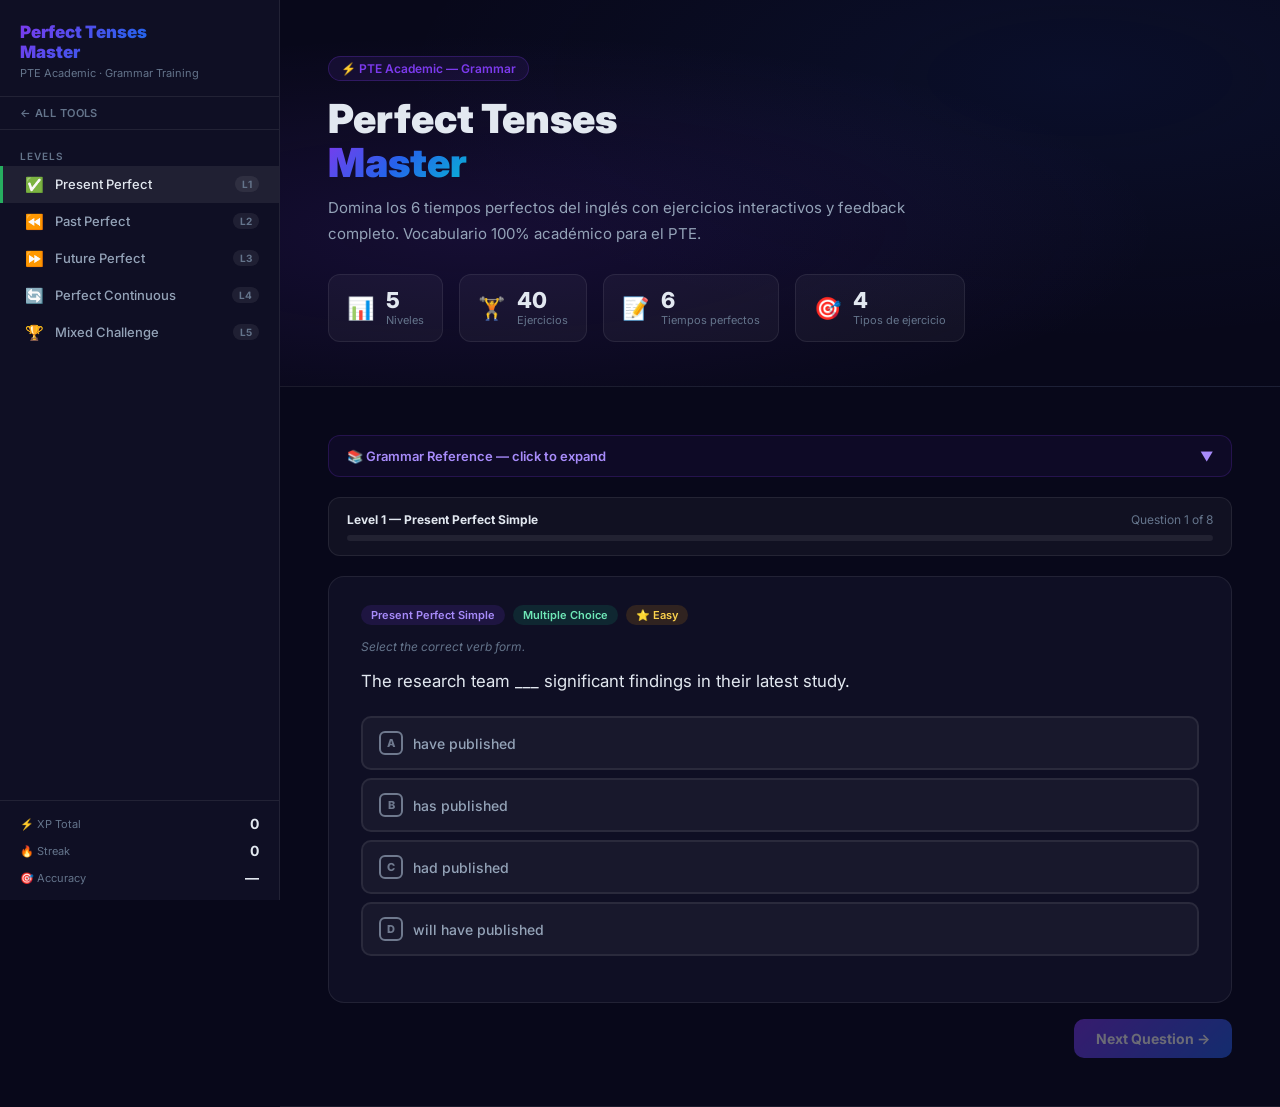
==== commit 451f3166: "Add shared design system and unify visual style across all tools - styles.css: shared stylesheet wit" ====
--- a/perfect_tenses_master.html
+++ b/perfect_tenses_master.html
@@ -1,270 +1,92 @@
 <!DOCTYPE html>
 <html lang="en">
 <head>
-    <meta charset="UTF-8">
-    <meta name="viewport" content="width=device-width, initial-scale=1.0">
-    <title>Perfect Tenses Master | PTE Academic</title>
-    <style>
-        * { margin: 0; padding: 0; box-sizing: border-box; }
-        :root {
-            --primary: #4A90D9; --primary-dark: #2C6FAC;
-            --success: #27AE60; --error: #E74C3C; --warning: #F39C12;
-            --bg: #F0F4F8; --card: #FFFFFF; --text: #2D3748;
-            --text-light: #718096; --border: #E2E8F0;
-            --l1: #27AE60; --l2: #2980B9; --l3: #8E44AD; --l4: #E67E22; --l5: #E74C3C;
-        }
-        body { font-family: 'Segoe UI', system-ui, sans-serif; background: var(--bg); color: var(--text); min-height: 100vh; }
-
-        /* ── HEADER ── */
-        .header {
-            background: linear-gradient(135deg, #1a365d 0%, #2a69ac 100%);
-            color: white; padding: 14px 24px;
-            display: flex; align-items: center; justify-content: space-between;
-            position: sticky; top: 0; z-index: 100; box-shadow: 0 2px 12px rgba(0,0,0,0.25);
-        }
-        .header h1 { font-size: 1.2rem; font-weight: 700; }
-        .header-sub { font-size: 0.72rem; opacity: 0.75; margin-top: 2px; }
-        .header-stats { display: flex; gap: 24px; align-items: center; }
-        .stat-item { text-align: center; font-size: 0.72rem; opacity: 0.85; }
-        .stat-value { font-size: 1.25rem; font-weight: 700; color: #FFD700; display: block; }
-        .streak-val { color: #FF8C00; }
-
-        /* ── MAIN ── */
-        .main { max-width: 100%; margin: 0; padding: 24px 32px 60px; }
-
-        /* ── LEVEL NAV ── */
-        .level-nav { display: flex; gap: 8px; margin-bottom: 20px; overflow-x: auto; padding-bottom: 4px; }
-        .level-btn {
-            flex-shrink: 0; padding: 8px 16px; border: 2px solid transparent;
-            border-radius: 20px; cursor: pointer; font-size: 0.78rem; font-weight: 600;
-            background: white; color: var(--text); transition: all 0.2s;
-        }
-        .level-btn[data-lv="1"] { border-color: var(--l1); }
-        .level-btn[data-lv="1"].active { background: var(--l1); color: white; }
-        .level-btn[data-lv="2"] { border-color: var(--l2); }
-        .level-btn[data-lv="2"].active { background: var(--l2); color: white; }
-        .level-btn[data-lv="3"] { border-color: var(--l3); }
-        .level-btn[data-lv="3"].active { background: var(--l3); color: white; }
-        .level-btn[data-lv="4"] { border-color: var(--l4); }
-        .level-btn[data-lv="4"].active { background: var(--l4); color: white; }
-        .level-btn[data-lv="5"] { border-color: var(--l5); }
-        .level-btn[data-lv="5"].active { background: var(--l5); color: white; }
-
-        /* ── PROGRESS ── */
-        .progress-section {
-            background: white; border-radius: 12px; padding: 14px 20px;
-            margin-bottom: 18px; box-shadow: 0 2px 8px rgba(0,0,0,0.06);
-        }
-        .progress-info { display: flex; justify-content: space-between; margin-bottom: 8px; font-size: 0.84rem; }
-        .level-title-text { font-weight: 700; color: var(--primary-dark); }
-        .progress-bar { height: 8px; background: var(--border); border-radius: 4px; overflow: hidden; }
-        .progress-fill { height: 100%; background: var(--primary); border-radius: 4px; transition: width 0.5s ease; }
-
-        /* ── GRAMMAR REF ── */
-        .grammar-ref { background: #EBF8FF; border: 1px solid #BEE3F8; border-radius: 12px; margin-bottom: 18px; overflow: hidden; }
-        .grammar-ref-header {
-            padding: 12px 20px; cursor: pointer; display: flex; justify-content: space-between;
-            align-items: center; font-weight: 600; color: #2B6CB0; user-select: none; font-size: 0.9rem;
-        }
-        .grammar-ref-header:hover { background: #BEE3F8; }
-        .grammar-body { display: none; padding: 0 16px 16px; }
-        .grammar-body.open { display: block; }
-        .tense-card {
-            background: white; border-radius: 8px; padding: 12px 14px;
-            margin-top: 10px; border-left: 4px solid var(--primary);
-        }
-        .tense-card h4 { color: var(--primary-dark); margin-bottom: 6px; font-size: 0.88rem; }
-        .formula-tag {
-            font-family: monospace; background: #F7FAFC; padding: 3px 8px;
-            border-radius: 4px; font-size: 0.82rem; display: inline-block; margin-bottom: 6px;
-        }
-        .tense-uses { font-size: 0.8rem; color: var(--text-light); margin: 4px 0 6px 14px; }
-        .tense-uses li { margin-bottom: 2px; }
-        .tense-ex { font-size: 0.8rem; font-style: italic; color: #4A5568; margin-bottom: 2px; }
-
-        /* ── QUESTION CARD ── */
-        .q-card {
-            background: white; border-radius: 16px; padding: 26px 28px;
-            box-shadow: 0 4px 20px rgba(0,0,0,0.08); margin-bottom: 16px;
-            animation: slideIn 0.3s ease;
-        }
-        @keyframes slideIn { from { opacity:0; transform: translateY(12px); } to { opacity:1; transform: translateY(0); } }
-        .q-meta { display: flex; gap: 8px; flex-wrap: wrap; margin-bottom: 14px; }
-        .badge { padding: 3px 10px; border-radius: 12px; font-size: 0.72rem; font-weight: 600; }
-        .b-tense { background: #EBF8FF; color: #2B6CB0; }
-        .b-type  { background: #F0FFF4; color: #276749; }
-        .b-diff  { background: #FFFAF0; color: #744210; }
-        .q-instruction { font-size: 0.83rem; color: var(--text-light); font-style: italic; margin-bottom: 12px; }
-        .q-sentence { font-size: 1.1rem; line-height: 1.7; margin-bottom: 20px; }
-        .blank { display: inline-block; min-width: 110px; border-bottom: 2px solid var(--primary); color: var(--primary); font-weight: 600; }
-
-        /* ── OPTIONS ── */
-        .options-grid { display: grid; gap: 10px; }
-        .opt-btn {
-            padding: 13px 18px; border: 2px solid var(--border); border-radius: 10px;
-            cursor: pointer; text-align: left; font-size: 0.93rem; background: white;
-            transition: all 0.18s; color: var(--text);
-        }
-        .opt-btn:hover:not(:disabled) { border-color: var(--primary); background: #EBF8FF; }
-        .opt-btn.correct { border-color: var(--success); background: #F0FFF4; color: var(--success); font-weight: 600; }
-        .opt-btn.incorrect { border-color: var(--error); background: #FFF5F5; color: var(--error); }
-        .opt-btn:disabled { cursor: default; }
-
-        /* ── FILL INPUT ── */
-        .fill-row { display: flex; gap: 10px; align-items: center; flex-wrap: wrap; margin-top: 4px; }
-        .fill-input {
-            flex: 1; min-width: 200px; padding: 11px 16px;
-            border: 2px solid var(--border); border-radius: 10px; font-size: 0.97rem; outline: none;
-            transition: border-color 0.2s;
-        }
-        .fill-input:focus { border-color: var(--primary); }
-        .fill-input.correct { border-color: var(--success); background: #F0FFF4; }
-        .fill-input.incorrect { border-color: var(--error); background: #FFF5F5; }
-        .verb-hint { font-size: 0.8rem; color: var(--text-light); margin-top: 7px; }
-
-        .check-btn {
-            padding: 11px 22px; background: var(--primary); color: white;
-            border: none; border-radius: 10px; cursor: pointer; font-size: 0.93rem;
-            font-weight: 600; transition: background 0.2s; white-space: nowrap;
-        }
-        .check-btn:hover { background: var(--primary-dark); }
-        .check-btn:disabled { background: #CBD5E0; cursor: default; }
-
-        /* ── SOURCE (transform/error) ── */
-        .source-box {
-            background: #F7FAFC; border-left: 4px solid var(--primary);
-            border-radius: 0 8px 8px 0; padding: 13px 16px;
-            margin-bottom: 14px; font-size: 0.93rem; line-height: 1.6;
-        }
-        .error-box {
-            background: #FFF5F5; border: 1px solid #FED7D7; border-radius: 8px;
-            padding: 13px 16px; margin-bottom: 14px; font-size: 1rem; line-height: 1.7;
-        }
-        .text-area {
-            width: 100%; padding: 11px 16px; border: 2px solid var(--border); border-radius: 10px;
-            font-size: 0.93rem; outline: none; transition: border-color 0.2s;
-            resize: vertical; min-height: 60px; font-family: inherit;
-        }
-        .text-area:focus { border-color: var(--primary); }
-
-        /* ── FEEDBACK ── */
-        .feedback { margin-top: 18px; border-radius: 12px; overflow: hidden; display: none; }
-        .feedback.show { display: block; }
-        .fb-header {
-            padding: 13px 18px; font-weight: 700; font-size: 0.95rem;
-            display: flex; align-items: center; gap: 8px;
-        }
-        .fb-correct  { background: #F0FFF4; color: #276749; border: 1px solid #9AE6B4; }
-        .fb-wrong    { background: #FFF5F5; color: #C53030; border: 1px solid #FEB2B2; }
-        .fb-hint     { background: #FFFAF0; color: #744210; border: 1px solid #F6AD55; }
-        .fb-body { padding: 15px 18px; background: white; border: 1px solid var(--border); border-top: none; }
-        .answer-box {
-            background: #FFFAF0; border: 1px solid #F6AD55; border-radius: 8px;
-            padding: 9px 13px; margin-bottom: 10px; font-size: 0.88rem;
-        }
-        .rule-box { font-size: 0.88rem; margin-bottom: 10px; }
-        .expl-box { font-size: 0.86rem; color: #4A5568; margin-bottom: 10px; }
-        .ex-box { background: #F7FAFC; border-radius: 8px; padding: 10px 12px; font-size: 0.84rem; }
-        .ex-box p { margin-bottom: 3px; font-style: italic; }
-        .ex-box p:last-child { margin-bottom: 0; }
-
-        /* ── NAV ── */
-        .nav-buttons { display: flex; justify-content: flex-end; margin-top: 16px; }
-        .next-btn {
-            padding: 12px 28px; background: var(--primary); color: white;
-            border: none; border-radius: 10px; cursor: pointer; font-size: 0.93rem;
-            font-weight: 600; transition: all 0.2s;
-        }
-        .next-btn:hover { background: var(--primary-dark); transform: translateX(2px); }
-        .next-btn:disabled { background: #CBD5E0; cursor: default; transform: none; }
-
-        /* ── LEVEL COMPLETE ── */
-        .level-complete {
-            background: white; border-radius: 16px; padding: 44px 36px;
-            text-align: center; box-shadow: 0 4px 20px rgba(0,0,0,0.08); display: none;
-        }
-        .level-complete.show { display: block; animation: slideIn 0.4s ease; }
-        .complete-icon { font-size: 4rem; margin-bottom: 14px; }
-        .complete-title { font-size: 1.6rem; font-weight: 700; margin-bottom: 8px; }
-        .complete-msg { color: var(--text-light); margin-bottom: 24px; font-size: 0.95rem; }
-        .complete-stats { display: flex; justify-content: center; gap: 40px; margin-bottom: 30px; }
-        .cs-val { font-size: 2rem; font-weight: 700; color: var(--primary); display: block; }
-        .cs-lbl { font-size: 0.78rem; color: var(--text-light); }
-        .continue-btn {
-            padding: 14px 40px; background: var(--primary); color: white;
-            border: none; border-radius: 12px; font-size: 1rem; font-weight: 700;
-            cursor: pointer; transition: background 0.2s;
-        }
-        .continue-btn:hover { background: var(--primary-dark); }
-
-        @media (max-width: 600px) {
-            .q-card { padding: 18px 14px; }
-            .q-sentence { font-size: 0.97rem; }
-            .complete-stats { gap: 20px; }
-        }
-    </style>
+<meta charset="UTF-8">
+<meta name="viewport" content="width=device-width, initial-scale=1.0">
+<title>Perfect Tenses Master — PTE Academic</title>
+<link href="https://fonts.googleapis.com/css2?family=Inter:wght@300;400;500;600;700;800;900&family=JetBrains+Mono:wght@400;600&display=swap" rel="stylesheet">
+<link rel="stylesheet" href="styles.css">
 </head>
 <body>
 
-<div class="header">
-    <div>
-        <h1>⚡ Perfect Tenses Master</h1>
-        <div class="header-sub">PTE Academic · Grammar Training</div>
+<button class="mob-btn" id="menuBtn" onclick="toggleSidebar()">☰</button>
+
+<aside class="sidebar" id="sidebar">
+  <div class="sb-logo">
+    <a href="index.html"><h1>Perfect Tenses<br>Master</h1></a>
+    <p>PTE Academic · Grammar Training</p>
+  </div>
+  <a href="index.html" class="sb-home">← All Tools</a>
+  <nav class="sb-nav">
+    <div class="nav-lbl">Levels</div>
+    <a class="nav-item active" data-lv="1" href="#" onclick="goLevel(1);return false;" style="--ac:#27ae60">
+      <span class="nav-icon">✅</span><span class="nav-title">Present Perfect</span><span class="nav-badge">L1</span>
+    </a>
+    <a class="nav-item" data-lv="2" href="#" onclick="goLevel(2);return false;" style="--ac:#2980b9">
+      <span class="nav-icon">⏪</span><span class="nav-title">Past Perfect</span><span class="nav-badge">L2</span>
+    </a>
+    <a class="nav-item" data-lv="3" href="#" onclick="goLevel(3);return false;" style="--ac:#8e44ad">
+      <span class="nav-icon">⏩</span><span class="nav-title">Future Perfect</span><span class="nav-badge">L3</span>
+    </a>
+    <a class="nav-item" data-lv="4" href="#" onclick="goLevel(4);return false;" style="--ac:#e67e22">
+      <span class="nav-icon">🔄</span><span class="nav-title">Perfect Continuous</span><span class="nav-badge">L4</span>
+    </a>
+    <a class="nav-item" data-lv="5" href="#" onclick="goLevel(5);return false;" style="--ac:#e74c3c">
+      <span class="nav-icon">🏆</span><span class="nav-title">Mixed Challenge</span><span class="nav-badge">L5</span>
+    </a>
+  </nav>
+  <div class="sb-stats">
+    <div class="sb-stat-row"><span class="sb-stat-lbl">⚡ XP Total</span><span class="sb-stat-val" id="hXP">0</span></div>
+    <div class="sb-stat-row"><span class="sb-stat-lbl">🔥 Streak</span><span class="sb-stat-val" id="hStreak">0</span></div>
+    <div class="sb-stat-row"><span class="sb-stat-lbl">🎯 Accuracy</span><span class="sb-stat-val" id="hAcc">—</span></div>
+  </div>
+</aside>
+
+<main class="main">
+  <section class="hero">
+    <div class="hero-badge">⚡ PTE Academic — Grammar</div>
+    <h1>Perfect Tenses<br><span>Master</span></h1>
+    <p>Domina los 6 tiempos perfectos del inglés con ejercicios interactivos y feedback completo. Vocabulario 100% académico para el PTE.</p>
+    <div class="hero-stats">
+      <div class="hstat"><span class="hstat-icon">📊</span><div><div class="hstat-val">5</div><div class="hstat-lbl">Niveles</div></div></div>
+      <div class="hstat"><span class="hstat-icon">🏋️</span><div><div class="hstat-val">40</div><div class="hstat-lbl">Ejercicios</div></div></div>
+      <div class="hstat"><span class="hstat-icon">📝</span><div><div class="hstat-val">6</div><div class="hstat-lbl">Tiempos perfectos</div></div></div>
+      <div class="hstat"><span class="hstat-icon">🎯</span><div><div class="hstat-val">4</div><div class="hstat-lbl">Tipos de ejercicio</div></div></div>
     </div>
-    <div class="header-stats">
-        <div class="stat-item">
-            <span class="stat-value" id="hXP">0</span>XP
+  </section>
+
+  <section class="sec">
+    <div class="gram-ref-header" onclick="toggleGrammar()">
+      📚 Grammar Reference — click to expand
+      <span id="gramArrow">▼</span>
+    </div>
+    <div class="gram-body" id="gramBody"></div>
+
+    <div class="lv-prog-row" style="margin-top:20px;">
+      <div class="lv-prog-info">
+        <strong id="lvTitle">Level 1 — Present Perfect Simple</strong>
+        <span id="qCounter">Question 1 of 8</span>
+      </div>
+      <div class="lv-pbar"><div class="lv-pbar-fill" id="progFill" style="width:0%"></div></div>
+    </div>
+
+    <div id="qArea"></div>
+
+    <div id="lvComplete" style="display:none">
+      <div class="results">
+        <div class="res-emoji" id="cpIcon">🏆</div>
+        <div class="res-score" id="cpTitle" style="font-size:1.8rem;">Level Complete!</div>
+        <div class="res-lbl" id="cpMsg"></div>
+        <div class="res-stats">
+          <div><span class="res-stat-val" id="cpXP">0</span><span class="res-stat-lbl">XP Earned</span></div>
+          <div><span class="res-stat-val" id="cpAcc">0%</span><span class="res-stat-lbl">Accuracy</span></div>
+          <div><span class="res-stat-val" id="cpScore">0/0</span><span class="res-stat-lbl">Correct</span></div>
         </div>
-        <div class="stat-item">
-            <span class="stat-value streak-val">🔥 <span id="hStreak">0</span></span>Streak
-        </div>
-        <div class="stat-item">
-            <span class="stat-value" id="hAcc">—</span>Accuracy
-        </div>
+        <button class="quiz-btn primary" id="cpBtn" style="margin:0 auto;display:inline-flex;">Continue →</button>
+      </div>
     </div>
-</div>
-
-<div class="main">
-
-    <div class="level-nav" id="level-nav">
-        <button class="level-btn active" data-lv="1" onclick="goLevel(1)">Level 1 · Present Perfect</button>
-        <button class="level-btn" data-lv="2" onclick="goLevel(2)">Level 2 · Past Perfect</button>
-        <button class="level-btn" data-lv="3" onclick="goLevel(3)">Level 3 · Future Perfect</button>
-        <button class="level-btn" data-lv="4" onclick="goLevel(4)">Level 4 · Continuous</button>
-        <button class="level-btn" data-lv="5" onclick="goLevel(5)">Level 5 · Mixed Challenge</button>
-    </div>
-
-    <div class="progress-section">
-        <div class="progress-info">
-            <span class="level-title-text" id="lvTitle">Level 1 — Present Perfect Simple</span>
-            <span id="qCounter">Question 1 of 8</span>
-        </div>
-        <div class="progress-bar"><div class="progress-fill" id="progFill" style="width:0%"></div></div>
-    </div>
-
-    <div class="grammar-ref">
-        <div class="grammar-ref-header" onclick="toggleGrammar()">
-            📚 Grammar Reference — tap to expand
-            <span id="gramArrow">▼</span>
-        </div>
-        <div class="grammar-body" id="gramBody"></div>
-    </div>
-
-    <div id="qArea"></div>
-
-    <div class="level-complete" id="lvComplete">
-        <div class="complete-icon" id="cpIcon">🏆</div>
-        <div class="complete-title" id="cpTitle">Level Complete!</div>
-        <div class="complete-msg" id="cpMsg"></div>
-        <div class="complete-stats">
-            <div><span class="cs-val" id="cpXP">0</span><span class="cs-lbl">XP Earned</span></div>
-            <div><span class="cs-val" id="cpAcc">0%</span><span class="cs-lbl">Accuracy</span></div>
-            <div><span class="cs-val" id="cpScore">0/0</span><span class="cs-lbl">Correct</span></div>
-        </div>
-        <button class="continue-btn" id="cpBtn">Continue →</button>
-    </div>
-
-</div>
+  </section>
+</main>
 
 <script>
 // ═══════════════════════════════════════════════════════════
@@ -272,564 +94,323 @@
 // ═══════════════════════════════════════════════════════════
 const Q = {
 
-// ─── LEVEL 1: Present Perfect Simple ────────────────────────────────────────
 1: [
-  {
-    type:'mc', tense:'Present Perfect Simple', diff:'⭐ Easy',
-    instr:'Select the correct verb form.',
+  { type:'mc', tense:'Present Perfect Simple', diff:'⭐ Easy', instr:'Select the correct verb form.',
     sent:'The research team ___ significant findings in their latest study.',
-    opts:['have published','has published','had published','will have published'],
-    cor:1,
+    opts:['have published','has published','had published','will have published'], cor:1,
     rule:'<strong>HAS</strong> with singular subjects (he/she/it/team). <strong>HAVE</strong> with plural or I/you/we/they.',
     expl:'"The research team" is treated as singular in academic English → <strong>HAS published</strong>.',
-    exs:['The scientist <em>has discovered</em> a new compound. (singular)','Scientists <em>have discovered</em> many compounds. (plural)']
-  },
-  {
-    type:'fill', tense:'Present Perfect Simple', diff:'⭐ Easy',
-    instr:'Fill in the blank with the correct form of the verb in parentheses.',
-    sent:'Global temperatures ___ (rise) by 1.2°C since pre-industrial times.',
-    ans:['have risen'],
+    exs:['The scientist <em>has discovered</em> a new compound. (singular)','Scientists <em>have discovered</em> many compounds. (plural)'] },
+  { type:'fill', tense:'Present Perfect Simple', diff:'⭐ Easy', instr:'Fill in the blank with the correct form of the verb in parentheses.',
+    sent:'Global temperatures ___ (rise) by 1.2°C since pre-industrial times.', ans:['have risen'],
     hint:'RISE → rose → <strong>risen</strong> (irregular past participle)',
     rule:'Present Perfect = HAVE/HAS + <strong>past participle</strong> (not simple past).',
     expl:'"Temperatures" = plural → <strong>HAVE</strong>. Past participle of "rise" = "risen" (not "rose").',
-    exs:['"Temperatures <em>have risen</em> sharply." ✓','"Temperatures <em>have rose</em>." ✗ (wrong — "rose" is simple past, not past participle)']
-  },
-  {
-    type:'mc', tense:'Present Perfect Simple', diff:'⭐ Easy',
-    instr:'Select the correct form. Pay attention to the time expression.',
+    exs:['"Temperatures <em>have risen</em> sharply." ✓','"Temperatures <em>have rose</em>." ✗ (wrong — "rose" is simple past)'] },
+  { type:'mc', tense:'Present Perfect Simple', diff:'⭐ Easy', instr:'Select the correct form. Pay attention to the time expression.',
     sent:'She ___ three academic papers on climate change this semester.',
-    opts:['wrote','has written','have written','had wrote'],
-    cor:1,
+    opts:['wrote','has written','have written','had wrote'], cor:1,
     rule:'Use Present Perfect (not Simple Past) when the time period is <strong>not finished</strong>: "today", "this week", "this semester".',
     expl:'"This semester" is still ongoing → Present Perfect. "She" = singular → <strong>HAS written</strong>.',
-    exs:['"She <em>has written</em> three papers <em>this semester</em>." ✓ (semester ongoing)','<em>"She <em>wrote</em> three papers <em>last semester</em>." ✓ (finished → Simple Past)']
-  },
-  {
-    type:'fill', tense:'Present Perfect Simple', diff:'⭐ Easy',
-    instr:'Fill in the blank.',
-    sent:'The government ___ (implement) several new education policies in recent years.',
-    ans:['has implemented'],
+    exs:['"She <em>has written</em> three papers <em>this semester</em>." ✓','She <em>wrote</em> three papers <em>last semester</em>." ✓ (finished → Simple Past)'] },
+  { type:'fill', tense:'Present Perfect Simple', diff:'⭐ Easy', instr:'Fill in the blank.',
+    sent:'The government ___ (implement) several new education policies in recent years.', ans:['has implemented'],
     hint:'IMPLEMENT → implemented (regular verb)',
     rule:'"In recent years", "recently", "lately" are <strong>Present Perfect signals</strong>.',
     expl:'"The government" = singular → <strong>HAS</strong>. "In recent years" = unfinished reference → Present Perfect.',
-    exs:['"The government <em>has implemented</em> new policies recently." ✓','"Researchers <em>have implemented</em> new methods." ✓ (plural)']
-  },
-  {
-    type:'mc', tense:'Present Perfect Simple', diff:'⭐⭐ Medium',
-    instr:'Which sentence is grammatically correct and uses Present Perfect appropriately?',
+    exs:['"The government <em>has implemented</em> new policies recently." ✓','"Researchers <em>have implemented</em> new methods." ✓ (plural)'] },
+  { type:'mc', tense:'Present Perfect Simple', diff:'⭐⭐ Medium', instr:'Which sentence is grammatically correct and uses Present Perfect appropriately?',
     sent:'Choose the best option:',
-    opts:[
-      'Researchers have found a cure last year.',
-      'Researchers have found evidence of improvement recently.',
-      'Researchers has found evidence of improvement recently.',
-      'Researchers have been found a cure last year.'
-    ],
-    cor:1,
+    opts:['Researchers have found a cure last year.','Researchers have found evidence of improvement recently.','Researchers has found evidence of improvement recently.','Researchers have been found a cure last year.'], cor:1,
     rule:'NEVER use Present Perfect with specific finished times: <strong>yesterday, last week, in 2020, three days ago.</strong>',
     expl:'"Recently" ✓ signals Present Perfect. "Last year" ✗ requires Simple Past. "Researchers" = plural → HAVE (not has).',
-    exs:['"They <em>have found</em> evidence <em>recently</em>." ✓ (no specific time)','"They <em>found</em> evidence <em>last year</em>." ✓ (specific finished time)']
-  },
-  {
-    type:'fill', tense:'Present Perfect Simple', diff:'⭐⭐ Medium',
-    instr:'Careful — "The number of" takes a singular verb!',
-    sent:'The number of people living in urban areas ___ (increase) dramatically over the past decade.',
-    ans:['has increased'],
+    exs:['"They <em>have found</em> evidence <em>recently</em>." ✓','"They <em>found</em> evidence <em>last year</em>." ✓ (specific finished time)'] },
+  { type:'fill', tense:'Present Perfect Simple', diff:'⭐⭐ Medium', instr:'Careful — "The number of" takes a singular verb!',
+    sent:'The number of people living in urban areas ___ (increase) dramatically over the past decade.', ans:['has increased'],
     hint:'INCREASE → increased (regular). Subject = "The number" (singular)',
     rule:'"<strong>The number of</strong> + noun" → singular verb (HAS). "<strong>A number of</strong> + noun" → plural verb (HAVE).',
     expl:'"The number of people" → subject = "the number" = singular → <strong>HAS increased</strong>.',
-    exs:['"<em>The number of</em> students <em>has</em> grown." ✓','"<em>A number of</em> students <em>have</em> passed." ✓']
-  },
-  {
-    type:'error', tense:'Present Perfect Simple', diff:'⭐⭐ Medium',
-    instr:'Find the subject-verb agreement error and type the corrected full sentence.',
+    exs:['"<em>The number of</em> students <em>has</em> grown." ✓','"<em>A number of</em> students <em>have</em> passed." ✓'] },
+  { type:'error', tense:'Present Perfect Simple', diff:'⭐⭐ Medium', instr:'Find the subject-verb agreement error and type the corrected full sentence.',
     err:'Scientists have recently discovered that the brain have developed new neural pathways in response to learning.',
     fix:['scientists have recently discovered that the brain has developed new neural pathways in response to learning'],
     highlight:'have developed → has developed (brain = singular)',
     rule:'In complex sentences, check <strong>each subject-verb pair independently</strong>.',
     expl:'First clause: "scientists have discovered" ✓ (plural). Second clause: "the brain" is singular → <strong>HAS developed</strong> ✓.',
-    exs:['"...that the brain <em>has developed</em>..." ✓','"...that neurons <em>have developed</em>..." ✓ (plural subject)']
-  },
-  {
-    type:'transform', tense:'Present Perfect Simple', diff:'⭐⭐⭐ Hard',
-    instr:'Combine these sentences using Present Perfect to show past action → present result.',
+    exs:['"...that the brain <em>has developed</em>..." ✓','"...that neurons <em>have developed</em>..." ✓ (plural subject)'] },
+  { type:'transform', tense:'Present Perfect Simple', diff:'⭐⭐⭐ Hard', instr:'Combine these sentences using Present Perfect to show past action → present result.',
     src:'Scientists conducted extensive research. The field of medicine now has better treatments.',
     model:'Scientists have conducted extensive research, leading to better treatments in medicine.',
     keys:['have conducted','have done','have carried out'],
     rule:'Present Perfect connects <strong>past action → present result</strong>. This is essential for PTE writing tasks.',
     expl:'The research (completed past) is connected to the present result (better treatments). Use Present Perfect to make this link explicit.',
-    exs:['"They <em>have studied</em> this for years, and now we understand it better." ✓','"Research <em>has shown</em> that diet affects health." ✓ (past research → present knowledge)']
-  }
+    exs:['"They <em>have studied</em> this for years, and now we understand it better." ✓','"Research <em>has shown</em> that diet affects health." ✓'] }
 ],
 
-// ─── LEVEL 2: Past Perfect Simple ───────────────────────────────────────────
 2: [
-  {
-    type:'mc', tense:'Past Perfect Simple', diff:'⭐ Easy',
-    instr:'Select the correct form. Which action happened first?',
+  { type:'mc', tense:'Past Perfect Simple', diff:'⭐ Easy', instr:'Select the correct form. Which action happened first?',
     sent:'By the time the report was published, the researchers ___ their data three times.',
-    opts:['have verified','verified','had verified','has verified'],
-    cor:2,
+    opts:['have verified','verified','had verified','has verified'], cor:2,
     rule:'Past Perfect (HAD + pp) = the action that happened <strong>FIRST</strong> in a sequence of past events.',
     expl:'Verifying happened FIRST → Past Perfect: <strong>had verified</strong>. Publishing happened SECOND → Simple Past.',
-    exs:['"By the time the results came out, they <em>had already analyzed</em> the data." ✓','"When she arrived, the lecture <em>had started</em>." ✓']
-  },
-  {
-    type:'fill', tense:'Past Perfect Simple', diff:'⭐ Easy',
-    instr:'Fill in the blank using Past Perfect.',
-    sent:'The professor realized that he ___ (forget) to include the key references in his paper.',
-    ans:['had forgotten'],
+    exs:['"By the time the results came out, they <em>had already analyzed</em> the data." ✓','"When she arrived, the lecture <em>had started</em>." ✓'] },
+  { type:'fill', tense:'Past Perfect Simple', diff:'⭐ Easy', instr:'Fill in the blank using Past Perfect.',
+    sent:'The professor realized that he ___ (forget) to include the key references in his paper.', ans:['had forgotten'],
     hint:'FORGET → forgot → <strong>forgotten</strong> (irregular)',
     rule:'HAD + past participle — same for ALL subjects (I/you/he/she/we/they had).',
     expl:'"Forgetting" happened BEFORE "realizing" → Past Perfect: <strong>had forgotten</strong>.',
-    exs:['"He realized he <em>had forgotten</em> his notes." ✓','"She discovered she <em>had made</em> an error." ✓']
-  },
-  {
-    type:'mc', tense:'Past Perfect Simple', diff:'⭐ Easy',
-    instr:'Select the correct form.',
+    exs:['"He realized he <em>had forgotten</em> his notes." ✓','"She discovered she <em>had made</em> an error." ✓'] },
+  { type:'mc', tense:'Past Perfect Simple', diff:'⭐ Easy', instr:'Select the correct form.',
     sent:'The experiment failed because the team ___ the correct procedure.',
-    opts:['has not followed','had not followed','did not followed','have not followed'],
-    cor:1,
+    opts:['has not followed','had not followed','did not followed','have not followed'], cor:1,
     rule:'Negative Past Perfect = <strong>HAD NOT (hadn\'t) + past participle</strong>.',
     expl:'The failure was in the past; not following the procedure happened even EARLIER → Past Perfect negative.',
-    exs:['"The test failed because they <em>hadn\'t calibrated</em> the equipment." ✓','"She failed because she <em>had not studied</em> enough." ✓']
-  },
-  {
-    type:'fill', tense:'Past Perfect Simple', diff:'⭐⭐ Medium',
-    instr:'Fill in the blank.',
-    sent:'After the committee ___ (review) all the applications, they announced their decision.',
-    ans:['had reviewed'],
+    exs:['"The test failed because they <em>hadn\'t calibrated</em> the equipment." ✓','"She failed because she <em>had not studied</em> enough." ✓'] },
+  { type:'fill', tense:'Past Perfect Simple', diff:'⭐⭐ Medium', instr:'Fill in the blank.',
+    sent:'After the committee ___ (review) all the applications, they announced their decision.', ans:['had reviewed'],
     hint:'REVIEW → reviewed (regular)',
     rule:'After/before/by the time/when → use Past Perfect for the <strong>first action</strong>.',
     expl:'Reviewing (first) → <strong>had reviewed</strong>. Announcing (second) → Simple Past.',
-    exs:['"<em>After</em> she <em>had finished</em> the research, she began writing." ✓','"<em>Before</em> they <em>had gathered</em> enough evidence, they couldn\'t publish." ✓']
-  },
-  {
-    type:'mc', tense:'Past Perfect Simple', diff:'⭐⭐ Medium',
-    instr:'Choose the grammatically correct sentence.',
+    exs:['"<em>After</em> she <em>had finished</em> the research, she began writing." ✓','"<em>Before</em> they <em>had gathered</em> enough evidence, they couldn\'t publish." ✓'] },
+  { type:'mc', tense:'Past Perfect Simple', diff:'⭐⭐ Medium', instr:'Choose the grammatically correct sentence.',
     sent:'Which sentence uses Past Perfect correctly?',
-    opts:[
-      'She had lived in three countries before she turned 25.',
-      'She has lived in three countries before she turned 25.',
-      'She lived in three countries before she had turned 25.',
-      'She had been lived in three countries before she turned 25.'
-    ],
-    cor:0,
+    opts:['She had lived in three countries before she turned 25.','She has lived in three countries before she turned 25.','She lived in three countries before she had turned 25.','She had been lived in three countries before she turned 25.'], cor:0,
     rule:'The <strong>EARLIER</strong> action gets Past Perfect. The LATER past action uses Simple Past.',
     expl:'Living (earlier, had lived) → Past Perfect. Turning 25 (later) → Simple Past. Option C incorrectly puts Past Perfect on the later action.',
-    exs:['"She <em>had graduated</em> before she found a job." ✓','"She found a job after she <em>had graduated</em>." ✓']
-  },
-  {
-    type:'transform', tense:'Past Perfect Simple', diff:'⭐⭐ Medium',
-    instr:'Combine these sentences, making clear which action happened first.',
+    exs:['"She <em>had graduated</em> before she found a job." ✓','"She found a job after she <em>had graduated</em>." ✓'] },
+  { type:'transform', tense:'Past Perfect Simple', diff:'⭐⭐ Medium', instr:'Combine these sentences, making clear which action happened first.',
     src:'Step 1: The scientists collected the samples. Step 2: They began the analysis.',
     model:'The scientists had collected the samples before they began the analysis.',
     keys:['had collected','had gathered'],
     rule:'Timeline: [Past Perfect — first action] → then → [Simple Past — second action].',
     expl:'"Collecting" happened first → Past Perfect. "Beginning the analysis" → Simple Past.',
-    exs:['"They <em>had prepared</em> thoroughly before the experiment <em>started</em>." ✓','"By the time the meeting <em>began</em>, she <em>had already written</em> the proposal." ✓']
-  },
-  {
-    type:'fill', tense:'Past Perfect Simple', diff:'⭐⭐⭐ Hard',
-    instr:'Fill in the blank. This uses a negative form in an academic context.',
-    sent:'The study revealed that many participants ___ (not / receive) adequate healthcare prior to the program.',
-    ans:['had not received','hadn\'t received'],
+    exs:['"They <em>had prepared</em> thoroughly before the experiment <em>started</em>." ✓','"By the time the meeting <em>began</em>, she <em>had already written</em> the proposal." ✓'] },
+  { type:'fill', tense:'Past Perfect Simple', diff:'⭐⭐⭐ Hard', instr:'Fill in the blank. Negative form in an academic context.',
+    sent:'The study revealed that many participants ___ (not / receive) adequate healthcare prior to the program.', ans:['had not received','hadn\'t received'],
     hint:'Negative: HAD NOT + past participle',
     rule:'Past Perfect is used in reported speech/findings to describe states <strong>before the main past verb</strong>.',
     expl:'"The study revealed" = past. Participants not receiving healthcare = even earlier past → <strong>had not received</strong>.',
-    exs:['"The results showed that conditions <em>had not improved</em>." ✓','"Data indicated that funding <em>had not been</em> sufficient." ✓']
-  },
-  {
-    type:'error', tense:'Past Perfect Simple', diff:'⭐⭐⭐ Hard',
-    instr:'Correct the tense error.',
+    exs:['"The results showed that conditions <em>had not improved</em>." ✓','"Data indicated that funding <em>had not been</em> sufficient." ✓'] },
+  { type:'error', tense:'Past Perfect Simple', diff:'⭐⭐⭐ Hard', instr:'Correct the tense error.',
     err:'When the new data emerged, researchers discovered that their initial hypothesis has proven to be incorrect.',
     fix:['when the new data emerged, researchers discovered that their initial hypothesis had proven to be incorrect'],
     highlight:'has proven → had proven (the proving happened before the discovery)',
     rule:'In a past context, <strong>Present Perfect → Past Perfect</strong> (tense backshift).',
     expl:'"Has proven" = Present Perfect — but the entire context is past. The hypothesis being incorrect was discovered in the past → <strong>had proven</strong>.',
-    exs:['"They found that the theory <em>had been</em> wrong all along." ✓','"She realized she <em>had overlooked</em> the key data." ✓']
-  }
+    exs:['"They found that the theory <em>had been</em> wrong all along." ✓','"She realized she <em>had overlooked</em> the key data." ✓'] }
 ],
 
-// ─── LEVEL 3: Future Perfect Simple ─────────────────────────────────────────
 3: [
-  {
-    type:'mc', tense:'Future Perfect Simple', diff:'⭐ Easy',
-    instr:'Select the correct form.',
+  { type:'mc', tense:'Future Perfect Simple', diff:'⭐ Easy', instr:'Select the correct form.',
     sent:'By 2050, scientists ___ more efficient solar panels.',
-    opts:['will develop','will have developed','have developed','had developed'],
-    cor:1,
+    opts:['will develop','will have developed','have developed','had developed'], cor:1,
     rule:'Future Perfect = <strong>WILL HAVE + past participle</strong>. Signal: "by [future time]".',
     expl:'"By 2050" = future deadline. The action will be COMPLETED before that point → <strong>will have developed</strong>.',
-    exs:['"<em>By</em> next year, they <em>will have completed</em> the study." ✓','"<em>By the time</em> she graduates, she <em>will have written</em> 20 papers." ✓']
-  },
-  {
-    type:'fill', tense:'Future Perfect Simple', diff:'⭐ Easy',
-    instr:'Fill in the blank with Future Perfect.',
-    sent:'By the end of this decade, renewable energy ___ (replace) most fossil fuel sources.',
-    ans:['will have replaced'],
+    exs:['"<em>By</em> next year, they <em>will have completed</em> the study." ✓','"<em>By the time</em> she graduates, she <em>will have written</em> 20 papers." ✓'] },
+  { type:'fill', tense:'Future Perfect Simple', diff:'⭐ Easy', instr:'Fill in the blank with Future Perfect.',
+    sent:'By the end of this decade, renewable energy ___ (replace) most fossil fuel sources.', ans:['will have replaced'],
     hint:'REPLACE → replaced (regular)',
     rule:'Signals for Future Perfect: <strong>by + [time]</strong>, by the time, before [future event].',
     expl:'"By the end of this decade" = future deadline → Future Perfect: <strong>will have replaced</strong>.',
-    exs:['"By 2030, solar energy <em>will have replaced</em> coal in many regions." ✓','"Before he retires, he <em>will have worked</em> here for 20 years." ✓']
-  },
-  {
-    type:'mc', tense:'Future Perfect Simple', diff:'⭐ Easy',
-    instr:'Which sentence correctly uses Future Perfect?',
+    exs:['"By 2030, solar energy <em>will have replaced</em> coal in many regions." ✓','"Before he retires, he <em>will have worked</em> here for 20 years." ✓'] },
+  { type:'mc', tense:'Future Perfect Simple', diff:'⭐ Easy', instr:'Which sentence correctly uses Future Perfect?',
     sent:'Choose the best option:',
-    opts:[
-      'She will finished the report by Friday.',
-      'She will have finish the report by Friday.',
-      'She will have finished the report by Friday.',
-      'She has finished the report by Friday.'
-    ],
-    cor:2,
+    opts:['She will finished the report by Friday.','She will have finish the report by Friday.','She will have finished the report by Friday.','She has finished the report by Friday.'], cor:2,
     rule:'Structure: <strong>WILL + HAVE + PAST PARTICIPLE</strong> (never "will have + base form").',
-    expl:'Option A: missing "have". Option B: "finish" should be "finished" (past participle). Option D: wrong tense (Present Perfect). C is correct.',
-    exs:['"By noon, I <em>will have submitted</em> my assignment." ✓','"They <em>will have published</em> the results by then." ✓']
-  },
-  {
-    type:'fill', tense:'Future Perfect Simple', diff:'⭐⭐ Medium',
-    instr:'Fill in the blank.',
-    sent:'Before the next international conference, the team ___ (publish) at least five peer-reviewed papers.',
-    ans:['will have published'],
+    expl:'Option A: missing "have". Option B: "finish" should be "finished". Option D: wrong tense. C is correct.',
+    exs:['"By noon, I <em>will have submitted</em> my assignment." ✓','"They <em>will have published</em> the results by then." ✓'] },
+  { type:'fill', tense:'Future Perfect Simple', diff:'⭐⭐ Medium', instr:'Fill in the blank.',
+    sent:'Before the next international conference, the team ___ (publish) at least five peer-reviewed papers.', ans:['will have published'],
     hint:'PUBLISH → published (regular)',
     rule:'"Before + future event" signals Future Perfect, just like "by + future time".',
-    expl:'The publishing will be completed BEFORE the conference (future event) → <strong>will have published</strong>.',
-    exs:['"<em>Before</em> he retires, he <em>will have taught</em> for 30 years." ✓','"<em>Before</em> the summit, nations <em>will have agreed</em> on a framework." ✓']
-  },
-  {
-    type:'mc', tense:'Future Perfect Simple', diff:'⭐⭐ Medium',
-    instr:'Select the best answer. Note the irregular verb.',
+    expl:'The publishing will be completed BEFORE the conference → <strong>will have published</strong>.',
+    exs:['"<em>Before</em> he retires, he <em>will have taught</em> for 30 years." ✓','"<em>Before</em> the summit, nations <em>will have agreed</em> on a framework." ✓'] },
+  { type:'mc', tense:'Future Perfect Simple', diff:'⭐⭐ Medium', instr:'Select the best answer. Note the irregular verb.',
     sent:'By the time the study is complete, the participants ___ multiple assessments over a two-year period.',
-    opts:['will undergo','undergo','will have undergone','have undergone'],
-    cor:2,
+    opts:['will undergo','undergo','will have undergone','have undergone'], cor:2,
     rule:'Irregular verbs still follow the pattern: WILL HAVE + <strong>past participle</strong>.',
-    expl:'"Undergo" is irregular: undergo → underwent → <strong>undergone</strong>. "By the time the study is complete" = future deadline.',
-    exs:['"By graduation, she <em>will have taken</em> 40 courses." ✓ (take → taken)','"By then, they <em>will have undergone</em> training." ✓']
-  },
-  {
-    type:'transform', tense:'Future Perfect Simple', diff:'⭐⭐ Medium',
-    instr:'Rewrite this sentence using Future Perfect with "By 2030".',
+    expl:'"Undergo" is irregular: undergo → underwent → <strong>undergone</strong>. "By the time..." = future deadline.',
+    exs:['"By graduation, she <em>will have taken</em> 40 courses." ✓','"By then, they <em>will have undergone</em> training." ✓'] },
+  { type:'transform', tense:'Future Perfect Simple', diff:'⭐⭐ Medium', instr:'Rewrite this sentence using Future Perfect with "By 2030".',
     src:'Global deforestation reaches a critical point. (Prediction: this will happen by 2030.)',
     model:'By 2030, global deforestation will have reached a critical point.',
-    keys:['will have reached','will have gotten to'],
+    keys:['will have reached'],
     rule:'Formula: <strong>By [future time], Subject + will have + past participle + ...</strong>',
     expl:'A future prediction about something completed by a deadline = Future Perfect.',
-    exs:['"By 2050, the world population <em>will have reached</em> 10 billion." ✓','"By next month, the project <em>will have been</em> running for a year." ✓']
-  },
-  {
-    type:'error', tense:'Future Perfect Simple', diff:'⭐⭐⭐ Hard',
-    instr:'Correct the tense error.',
+    exs:['"By 2050, the world population <em>will have reached</em> 10 billion." ✓','"By next month, the project <em>will have been</em> running for a year." ✓'] },
+  { type:'error', tense:'Future Perfect Simple', diff:'⭐⭐⭐ Hard', instr:'Correct the tense error.',
     err:'By the time the policy is implemented, the committee will reviewed all available evidence.',
     fix:['by the time the policy is implemented, the committee will have reviewed all available evidence'],
     highlight:'will reviewed → will have reviewed',
-    rule:'Future Perfect = will + <strong>HAVE</strong> + past participle. "will + past participle" is NOT a valid tense.',
+    rule:'Future Perfect = will + <strong>HAVE</strong> + past participle. "will + past participle" is NOT valid.',
     expl:'"Will reviewed" is impossible in English. Always: <strong>will HAVE + past participle</strong>.',
-    exs:['"The committee <em>will have reviewed</em> all evidence by then." ✓','"She <em>will have completed</em> the draft by Monday." ✓']
-  },
-  {
-    type:'fill', tense:'Future Perfect Simple', diff:'⭐⭐⭐ Hard',
-    instr:'Fill in the blank. Consider the time clause carefully.',
-    sent:'When the next census is conducted, the population ___ (grow) by an estimated 15 percent.',
-    ans:['will have grown'],
+    exs:['"The committee <em>will have reviewed</em> all evidence by then." ✓','"She <em>will have completed</em> the draft by Monday." ✓'] },
+  { type:'fill', tense:'Future Perfect Simple', diff:'⭐⭐⭐ Hard', instr:'Fill in the blank. Consider the time clause carefully.',
+    sent:'When the next census is conducted, the population ___ (grow) by an estimated 15 percent.', ans:['will have grown'],
     hint:'GROW → grew → <strong>grown</strong> (irregular)',
     rule:'In time clauses (when/before/by the time), use <strong>present tense</strong> for future; use <strong>Future Perfect</strong> in the main clause.',
-    expl:'"When the census is conducted" = time clause (present tense for future). Growth will be complete by then → <strong>will have grown</strong>.',
-    exs:['"<em>When</em> you return, she <em>will have graduated</em>." ✓','"<em>By the time</em> he arrives, we <em>will have finished</em>." ✓']
-  }
+    expl:'"When the census is conducted" = time clause (present for future). Growth will be complete by then → <strong>will have grown</strong>.',
+    exs:['"<em>When</em> you return, she <em>will have graduated</em>." ✓','"<em>By the time</em> he arrives, we <em>will have finished</em>." ✓'] }
 ],
 
-// ─── LEVEL 4: Perfect Continuous Forms ──────────────────────────────────────
 4: [
-  {
-    type:'mc', tense:'Present Perfect Continuous', diff:'⭐ Easy',
-    instr:'Select the correct form.',
+  { type:'mc', tense:'Present Perfect Continuous', diff:'⭐ Easy', instr:'Select the correct form.',
     sent:'Researchers ___ the effects of climate change for over three decades.',
-    opts:['are studying','have been studying','have studied','had been studying'],
-    cor:1,
+    opts:['are studying','have been studying','have studied','had been studying'], cor:1,
     rule:'Present Perfect Continuous = <strong>HAVE/HAS + BEEN + verb-ing</strong>. Used for ongoing activities with duration.',
-    expl:'"For over three decades" = duration signal. The activity started in the past and continues NOW → <strong>have been studying</strong>.',
-    exs:['"Scientists <em>have been researching</em> this topic for years." ✓','"She <em>has been writing</em> her thesis since January." ✓']
-  },
-  {
-    type:'fill', tense:'Present Perfect Continuous', diff:'⭐ Easy',
-    instr:'Fill in the blank using Present Perfect Continuous.',
-    sent:'The government ___ (negotiate) trade agreements with several countries since 2020.',
-    ans:['has been negotiating'],
+    expl:'"For over three decades" = duration signal. Activity started in the past and continues NOW → <strong>have been studying</strong>.',
+    exs:['"Scientists <em>have been researching</em> this topic for years." ✓','"She <em>has been writing</em> her thesis since January." ✓'] },
+  { type:'fill', tense:'Present Perfect Continuous', diff:'⭐ Easy', instr:'Fill in the blank using Present Perfect Continuous.',
+    sent:'The government ___ (negotiate) trade agreements with several countries since 2020.', ans:['has been negotiating'],
     hint:'NEGOTIATE → negotiating. Singular subject → HAS',
     rule:'Signals: <strong>"for + duration"</strong> and <strong>"since + point in time"</strong> → Present Perfect Continuous.',
     expl:'"The government" = singular → HAS. "Since 2020" = ongoing from a past point → <strong>has been negotiating</strong>.',
-    exs:['"She <em>has been working</em> here since January." ✓','"They <em>have been developing</em> the app for six months." ✓']
-  },
-  {
-    type:'mc', tense:'Pres. Perf. Simple vs. Continuous', diff:'⭐⭐ Medium',
-    instr:'Both blanks require Present Perfect — choose the right form (Simple or Continuous) for each.',
+    exs:['"She <em>has been working</em> here since January." ✓','"They <em>have been developing</em> the app for six months." ✓'] },
+  { type:'mc', tense:'Pres. Perf. Simple vs. Continuous', diff:'⭐⭐ Medium', instr:'Both blanks require Present Perfect — choose the right form (Simple or Continuous) for each.',
     sent:'The lab ___ three groundbreaking papers this year, and the team ___ tirelessly to produce more.',
-    opts:[
-      'has published / have been working',
-      'has been publishing / have been working',
-      'published / worked',
-      'has published / has worked'
-    ],
-    cor:0,
+    opts:['has published / have been working','has been publishing / have been working','published / worked','has published / has worked'], cor:0,
     rule:'Use <strong>Present Perfect Simple</strong> for completed, countable results. Use <strong>Continuous</strong> for ongoing processes emphasizing duration.',
-    expl:'"Three papers" = countable completed result → <strong>has published</strong>. "Working tirelessly" = ongoing process → <strong>have been working</strong>.',
-    exs:['"I <em>have written</em> five emails today." (complete, countable)','"I <em>have been writing</em> emails all day." (ongoing, duration)']
-  },
-  {
-    type:'fill', tense:'Past Perfect Continuous', diff:'⭐⭐ Medium',
-    instr:'Fill in the blank using Past Perfect Continuous.',
-    sent:'By the time the funding was cut, the team ___ (work) on the project for five years.',
-    ans:['had been working'],
+    expl:'"Three papers" = countable completed result → <strong>has published</strong>. "Working tirelessly" = ongoing → <strong>have been working</strong>.',
+    exs:['"I <em>have written</em> five emails today." (complete, countable)','"I <em>have been writing</em> emails all day." (ongoing, duration)'] },
+  { type:'fill', tense:'Past Perfect Continuous', diff:'⭐⭐ Medium', instr:'Fill in the blank using Past Perfect Continuous.',
+    sent:'By the time the funding was cut, the team ___ (work) on the project for five years.', ans:['had been working'],
     hint:'Past Perfect Continuous = HAD BEEN + verb-ing',
     rule:'Past Perfect Continuous = <strong>HAD + BEEN + verb-ing</strong>. Shows an ongoing activity up to a past point.',
     expl:'"Funding being cut" = past event. Working was ongoing BEFORE and UP TO that event → <strong>had been working</strong>.',
-    exs:['"She <em>had been studying</em> for hours before she took a break." ✓','"He <em>had been living</em> abroad for years when he returned." ✓']
-  },
-  {
-    type:'mc', tense:'Past Perfect Continuous', diff:'⭐⭐ Medium',
-    instr:'Select the correct form.',
+    exs:['"She <em>had been studying</em> for hours before she took a break." ✓','"He <em>had been living</em> abroad for years when he returned." ✓'] },
+  { type:'mc', tense:'Past Perfect Continuous', diff:'⭐⭐ Medium', instr:'Select the correct form.',
     sent:'The data showed that pollution levels ___ for decades before the clean air act was passed.',
-    opts:['were increasing','had been increasing','have been increasing','had increased'],
-    cor:1,
+    opts:['were increasing','had been increasing','have been increasing','had increased'], cor:1,
     rule:'Past Perfect Continuous emphasizes the <strong>DURATION</strong> of an activity before a past event.',
-    expl:'"Were increasing" = past continuous (no link to another event). "Had been increasing" = ongoing duration BEFORE the past event (the clean air act). ✓',
-    exs:['"Emissions <em>had been rising</em> for years before action was taken." ✓','"The economy <em>had been declining</em> for months before the crisis hit." ✓']
-  },
-  {
-    type:'fill', tense:'Future Perfect Continuous', diff:'⭐⭐⭐ Hard',
-    instr:'Fill in the blank using Future Perfect Continuous.',
-    sent:'By 2035, the research institute ___ (operate) for exactly one hundred years.',
-    ans:['will have been operating'],
+    expl:'"Were increasing" = past continuous (no link to another event). "Had been increasing" = ongoing duration BEFORE the past event ✓.',
+    exs:['"Emissions <em>had been rising</em> for years before action was taken." ✓','"The economy <em>had been declining</em> for months before the crisis hit." ✓'] },
+  { type:'fill', tense:'Future Perfect Continuous', diff:'⭐⭐⭐ Hard', instr:'Fill in the blank using Future Perfect Continuous.',
+    sent:'By 2035, the research institute ___ (operate) for exactly one hundred years.', ans:['will have been operating'],
     hint:'Future Perfect Continuous = WILL HAVE BEEN + verb-ing',
     rule:'Future Perfect Continuous = <strong>WILL + HAVE + BEEN + verb-ing</strong>. Emphasizes DURATION up to a future point.',
-    expl:'"By 2035" = future deadline. The operation will have been continuously going for 100 years by then → <strong>will have been operating</strong>.',
-    exs:['"By retirement, she <em>will have been teaching</em> for 35 years." ✓','"By June, they <em>will have been collaborating</em> for a decade." ✓']
-  },
-  {
-    type:'mc', tense:'All Perfect Continuous', diff:'⭐⭐⭐ Hard',
-    instr:'Choose the correct pair of tenses.',
+    expl:'"By 2035" = future deadline. The operation will have been continuously going for 100 years → <strong>will have been operating</strong>.',
+    exs:['"By retirement, she <em>will have been teaching</em> for 35 years." ✓','"By June, they <em>will have been collaborating</em> for a decade." ✓'] },
+  { type:'mc', tense:'All Perfect Continuous', diff:'⭐⭐⭐ Hard', instr:'Choose the correct pair of tenses.',
     sent:'Scientists ___ the compound for two years when the breakthrough occurred. They estimate that by next year they ___ for a total of four years.',
-    opts:[
-      'had been studying / will have been studying',
-      'have been studying / will have been studying',
-      'were studying / will have studied',
-      'had been studying / will have studied'
-    ],
-    cor:0,
+    opts:['had been studying / will have been studying','have been studying / will have been studying','were studying / will have studied','had been studying / will have studied'], cor:0,
     rule:'<strong>Past Perf. Cont.</strong> (ongoing before past event) + <strong>Future Perf. Cont.</strong> (duration up to future point).',
     expl:'First blank: ongoing study before past event (breakthrough) → <strong>had been studying</strong>. Second blank: duration until future point → <strong>will have been studying</strong>.',
-    exs:['"They <em>had been working</em> for hours when it happened." (past)','"By June, they <em>will have been working</em> for a year." (future)']
-  },
-  {
-    type:'error', tense:'Present Perfect Continuous', diff:'⭐⭐⭐ Hard',
-    instr:'Find TWO errors in this sentence and write the corrected version.',
+    exs:['"They <em>had been working</em> for hours when it happened." (past)','"By June, they <em>will have been working</em> for a year." (future)'] },
+  { type:'error', tense:'Present Perfect Continuous', diff:'⭐⭐⭐ Hard', instr:'Find TWO errors in this sentence and write the corrected version.',
     err:'The university have been offered scholarships to international students since its founding in 1890.',
     fix:['the university has been offering scholarships to international students since its founding in 1890'],
     highlight:'Error 1: have → has (university = singular) | Error 2: offered → offering (active voice needed)',
     rule:'Active: HAVE/HAS + BEEN + verb-<strong>ING</strong>. Passive: HAVE/HAS + BEEN + past participle.',
-    expl:'1) "University" = singular → <strong>HAS</strong>. 2) "Offered" = passive form; active meaning needed here → <strong>offering</strong>.',
-    exs:['"The school <em>has been offering</em> the course since 2000." ✓ (active)','"The course <em>has been offered</em> since 2000." ✓ (passive — subject receives action)']
-  }
+    expl:'1) "University" = singular → <strong>HAS</strong>. 2) "Offered" = passive; active meaning needed → <strong>offering</strong>.',
+    exs:['"The school <em>has been offering</em> the course since 2000." ✓ (active)','"The course <em>has been offered</em> since 2000." ✓ (passive)'] }
 ],
 
-// ─── LEVEL 5: Mixed Challenge ────────────────────────────────────────────────
 5: [
-  {
-    type:'mc', tense:'Mixed — Pres. Perf. Simple + Continuous', diff:'⭐⭐ Medium',
-    instr:'Select the most appropriate form for this academic sentence.',
+  { type:'mc', tense:'Mixed — Pres. Perf. Simple + Continuous', diff:'⭐⭐ Medium', instr:'Select the most appropriate form for this academic sentence.',
     sent:'The study, which ___ for three years, ___ compelling evidence that diet affects cognitive function.',
-    opts:[
-      'has been running / has produced',
-      'had been running / has produced',
-      'has been running / produced',
-      'was running / has produced'
-    ],
-    cor:0,
+    opts:['has been running / has produced','had been running / has produced','has been running / produced','was running / has produced'], cor:0,
     rule:'<strong>Pres. Perf. Continuous</strong> (ongoing process) + <strong>Pres. Perf. Simple</strong> (completed result) often appear together.',
-    expl:'"The study" started 3 years ago and is still running → <strong>has been running</strong>. It has produced a result (evidence) → <strong>has produced</strong>.',
-    exs:['"The experiment <em>has been running</em> since June and <em>has yielded</em> promising results." ✓']
-  },
-  {
-    type:'fill', tense:'Mixed — Context Clues', diff:'⭐⭐ Medium',
-    instr:'Use the correct Past Perfect form. Both simple and continuous are acceptable here.',
-    sent:'Before the Industrial Revolution began in the 1760s, humanity ___ (rely) primarily on manual labor for centuries.',
-    ans:['had relied','had been relying'],
+    expl:'"The study" started 3 years ago and is still running → <strong>has been running</strong>. It has produced a result → <strong>has produced</strong>.',
+    exs:['"The experiment <em>has been running</em> since June and <em>has yielded</em> promising results." ✓'] },
+  { type:'fill', tense:'Mixed — Context Clues', diff:'⭐⭐ Medium', instr:'Use the correct Past Perfect form. Both simple and continuous are acceptable here.',
+    sent:'Before the Industrial Revolution began in the 1760s, humanity ___ (rely) primarily on manual labor for centuries.', ans:['had relied','had been relying'],
     hint:'RELY → relied. Accept: had relied / had been relying',
     rule:'"For centuries" + "before a past point" → Past Perfect. Continuous form emphasizes the duration more.',
-    expl:'Both are correct. <strong>Had relied</strong> = simple fact. <strong>Had been relying</strong> = emphasis on long ongoing duration. The Industrial Revolution is the past reference point.',
-    exs:['"People <em>had relied</em> on horses for transport." (simple)','"People <em>had been relying</em> on horses for centuries." (duration emphasis)']
-  },
-  {
-    type:'mc', tense:'Mixed — Academic Writing Pattern', diff:'⭐⭐⭐ Hard',
-    instr:'In academic writing, which option correctly completes this sentence?',
+    expl:'Both are correct. <strong>Had relied</strong> = simple fact. <strong>Had been relying</strong> = duration emphasis.',
+    exs:['"People <em>had relied</em> on horses for transport." (simple)','"People <em>had been relying</em> on horses for centuries." (duration emphasis)'] },
+  { type:'mc', tense:'Mixed — Academic Writing Pattern', diff:'⭐⭐⭐ Hard', instr:'In academic writing, which option correctly completes this sentence?',
     sent:'As this paper ___, previous studies ___ the relationship between poverty and educational outcomes.',
-    opts:[
-      'argues / have consistently demonstrated',
-      'has argued / had consistently demonstrated',
-      'argued / have consistently demonstrated',
-      'argues / consistently demonstrated'
-    ],
-    cor:0,
+    opts:['argues / have consistently demonstrated','has argued / had consistently demonstrated','argued / have consistently demonstrated','argues / consistently demonstrated'], cor:0,
     rule:'Academic writing: <strong>Simple Present</strong> for the paper\'s own claims. <strong>Present Perfect</strong> for accumulated past research.',
-    expl:'"This paper argues" = Simple Present (general truth, ongoing argument). "Have demonstrated" = Present Perfect (accumulated body of research over time).',
-    exs:['"This essay <em>argues</em> that... Previous studies <em>have shown</em> that..." ✓','"The data <em>suggests</em> that researchers <em>have long recognized</em> this pattern." ✓']
-  },
-  {
-    type:'fill', tense:'Mixed — Two Blanks', diff:'⭐⭐⭐ Hard',
-    instr:'Fill in BOTH blanks with the correct Present Perfect forms.',
-    sent:'The data indicates that living standards ___ (improve) significantly since 1950, though progress ___ (not / be) uniform across all regions.',
-    ans:['have improved / has not been'],
+    expl:'"This paper argues" = Simple Present. "Have demonstrated" = Present Perfect (accumulated body of research over time).',
+    exs:['"This essay <em>argues</em> that... Previous studies <em>have shown</em> that..." ✓','"The data <em>suggests</em> that researchers <em>have long recognized</em> this pattern." ✓'] },
+  { type:'fill', tense:'Mixed — Two Blanks', diff:'⭐⭐⭐ Hard', instr:'Fill in BOTH blanks with the correct Present Perfect forms.',
+    sent:'The data indicates that living standards ___ (improve) significantly since 1950, though progress ___ (not / be) uniform across all regions.', ans:['have improved / has not been'],
     hint:'Blank 1: "living standards" (plural). Blank 2: "progress" (singular, uncountable)',
     rule:'Always identify the <strong>subject for each verb separately</strong> to choose HAVE or HAS.',
-    expl:'"Living standards" = plural → <strong>HAVE improved</strong>. "Progress" = singular/uncountable → <strong>HAS NOT BEEN</strong>.',
-    exs:['"Standards <em>have risen</em>, but equality <em>has not improved</em>." ✓','"Outcomes <em>have varied</em>, but commitment <em>has not wavered</em>." ✓']
-  },
-  {
-    type:'mc', tense:'Mixed — PTE Writing Quality', diff:'⭐⭐⭐ Hard',
-    instr:'Select the paragraph that uses perfect tenses most accurately for PTE writing.',
+    expl:'"Living standards" = plural → <strong>HAVE improved</strong>. "Progress" = singular → <strong>HAS NOT BEEN</strong>.',
+    exs:['"Standards <em>have risen</em>, but equality <em>has not improved</em>." ✓','"Outcomes <em>have varied</em>, but commitment <em>has not wavered</em>." ✓'] },
+  { type:'mc', tense:'Mixed — PTE Writing Quality', diff:'⭐⭐⭐ Hard', instr:'Select the paragraph that uses perfect tenses most accurately for PTE writing.',
     sent:'Choose the best written paragraph:',
-    opts:[
-      'Urbanisation has transformed societies worldwide. Millions of people have migrated to cities since the mid-20th century, and urban populations have grown exponentially.',
-      'Urbanisation transformed societies worldwide. Millions of people migrated to cities since the mid-20th century, and urban populations grew exponentially.',
-      'Urbanisation has transformed societies worldwide. Millions of people migrated to cities since the mid-20th century, and urban populations have grown exponentially.',
-      'Urbanisation had transformed societies worldwide. Millions of people have migrated to cities since the mid-20th century, and urban populations have grown exponentially.'
-    ],
-    cor:0,
+    opts:['Urbanisation has transformed societies worldwide. Millions of people have migrated to cities since the mid-20th century, and urban populations have grown exponentially.','Urbanisation transformed societies worldwide. Millions of people migrated to cities since the mid-20th century, and urban populations grew exponentially.','Urbanisation has transformed societies worldwide. Millions of people migrated to cities since the mid-20th century, and urban populations have grown exponentially.','Urbanisation had transformed societies worldwide. Millions of people have migrated to cities since the mid-20th century, and urban populations have grown exponentially.'], cor:0,
     rule:'PTE Tip: Use <strong>Present Perfect consistently</strong> when describing trends that started in the past and continue to the present.',
-    expl:'Option A: all three verbs correctly use Present Perfect for ongoing past-to-present trends. "Since the mid-20th century" requires Present Perfect (not Simple Past).',
-    exs:['"Trade <em>has increased</em>, barriers <em>have fallen</em>, and technology <em>has connected</em> global markets." ✓']
-  },
-  {
-    type:'error', tense:'Mixed — Two Errors', diff:'⭐⭐⭐⭐ Expert',
-    instr:'This paragraph has TWO tense errors. Find both and write the corrected version.',
+    expl:'Option A: all three verbs correctly use Present Perfect for ongoing past-to-present trends. "Since the mid-20th century" requires Present Perfect.',
+    exs:['"Trade <em>has increased</em>, barriers <em>have fallen</em>, and technology <em>has connected</em> global markets." ✓'] },
+  { type:'error', tense:'Mixed — Two Errors', diff:'⭐⭐⭐⭐ Expert', instr:'This paragraph has TWO tense errors. Find both and write the corrected version.',
     err:'Research conducted over the past 50 years have shown that exercise improves mental health. Studies had demonstrated that even moderate physical activity reduces symptoms of depression.',
     fix:['research conducted over the past 50 years has shown that exercise improves mental health. studies have demonstrated that even moderate physical activity reduces symptoms of depression'],
     highlight:'Error 1: have shown → HAS shown (Research = singular). Error 2: had demonstrated → HAVE demonstrated (no earlier past reference point)',
     rule:'"Research" = singular → HAS. "Over the past X years" = Present Perfect signal (not Past Perfect).',
-    expl:'Error 1: "Research" = uncountable singular → <strong>HAS shown</strong>. Error 2: No earlier past reference point exists → Past Perfect (had) is wrong. Use <strong>have demonstrated</strong>.',
-    exs:['"<em>Research</em> in this field <em>has shown</em>..." ✓','"<em>Studies</em> over the past decade <em>have found</em>..." ✓']
-  },
-  {
-    type:'transform', tense:'Mixed — Full Paragraph Upgrade', diff:'⭐⭐⭐⭐ Expert',
-    instr:'Rewrite this student paragraph using appropriate perfect tenses. Change only the verb forms.',
+    expl:'Error 1: "Research" = uncountable singular → <strong>HAS shown</strong>. Error 2: No earlier past reference point → use <strong>have demonstrated</strong>.',
+    exs:['"<em>Research</em> in this field <em>has shown</em>..." ✓','"<em>Studies</em> over the past decade <em>have found</em>..." ✓'] },
+  { type:'transform', tense:'Mixed — Full Paragraph Upgrade', diff:'⭐⭐⭐⭐ Expert', instr:'Rewrite this student paragraph using appropriate perfect tenses. Change only the verb forms.',
     src:'Scientists study artificial intelligence for decades. They develop many applications. By 2030, AI changes almost every industry.',
     model:'Scientists have been studying artificial intelligence for decades. They have developed many applications. By 2030, AI will have changed almost every industry.',
     keys:['have been studying','have developed','will have changed'],
     rule:'PTE Strategy: Show all 3 perfect tense types in one paragraph to demonstrate grammatical range.',
-    expl:'1) "For decades" → Present Perf. Continuous: <em>have been studying</em>. 2) Completed result → Present Perf. Simple: <em>have developed</em>. 3) "By 2030" → Future Perfect: <em>will have changed</em>.',
-    exs:['"Humans <em>have been exploring</em> space for decades. They <em>have made</em> great discoveries. By 2050, they <em>will have landed</em> on Mars." ✓']
-  },
-  {
-    type:'mc', tense:'Mixed — Tense Identification', diff:'⭐⭐⭐⭐ Expert',
-    instr:'A PTE examiner reads this response. Which version demonstrates the best grammatical range?',
+    expl:'1) "For decades" → Pres. Perf. Continuous: <em>have been studying</em>. 2) Completed result → Pres. Perf. Simple: <em>have developed</em>. 3) "By 2030" → Future Perfect: <em>will have changed</em>.',
+    exs:['"Humans <em>have been exploring</em> space for decades. They <em>have made</em> great discoveries. By 2050, they <em>will have landed</em> on Mars." ✓'] },
+  { type:'mc', tense:'Mixed — Tense Identification', diff:'⭐⭐⭐⭐ Expert', instr:'A PTE examiner reads this response. Which version demonstrates the best grammatical range?',
     sent:'Choose the best academic response:',
-    opts:[
-      'Technology has revolutionised communication. Social media platforms have been growing rapidly since 2004, and by 2030 they will have become even more integrated into daily life.',
-      'Technology revolutionised communication. Social media platforms grew rapidly since 2004, and by 2030 they will become even more integrated into daily life.',
-      'Technology has revolutionised communication. Social media platforms have been growing rapidly since 2004, and by 2030 they will become even more integrated into daily life.',
-      'Technology had revolutionised communication. Social media platforms had been growing rapidly since 2004, and by 2030 they had become even more integrated into daily life.'
-    ],
-    cor:0,
+    opts:['Technology has revolutionised communication. Social media platforms have been growing rapidly since 2004, and by 2030 they will have become even more integrated into daily life.','Technology revolutionised communication. Social media platforms grew rapidly since 2004, and by 2030 they will become even more integrated into daily life.','Technology has revolutionised communication. Social media platforms have been growing rapidly since 2004, and by 2030 they will become even more integrated into daily life.','Technology had revolutionised communication. Social media platforms had been growing rapidly since 2004, and by 2030 they had become even more integrated into daily life.'], cor:0,
     rule:'Demonstrate <strong>grammatical range</strong> in PTE: use Pres. Perf. Simple + Pres. Perf. Continuous + Future Perfect in one paragraph.',
-    expl:'Option A uses 3 perfect tenses correctly: <em>has revolutionised</em> (simple), <em>have been growing</em> (continuous), <em>will have become</em> (future). This shows maximum range.',
-    exs:['"The internet <em>has changed</em> commerce. E-commerce <em>has been growing</em> for two decades. By 2040, it <em>will have surpassed</em> traditional retail." ✓']
-  }
+    expl:'Option A uses 3 perfect tenses correctly: <em>has revolutionised</em> (simple), <em>have been growing</em> (continuous), <em>will have become</em> (future). Maximum range.',
+    exs:['"The internet <em>has changed</em> commerce. E-commerce <em>has been growing</em> for two decades. By 2040, it <em>will have surpassed</em> traditional retail." ✓'] }
 ]
 
 }; // end Q
 
 // ═══════════════════════════════════════════════════════════
-// GRAMMAR REFERENCE DATA
+// GRAMMAR REFERENCE
 // ═══════════════════════════════════════════════════════════
 const GRAM = {
-1: { title: 'Present Perfect Simple', cards: [{
-  name: 'Present Perfect Simple', formula: 'HAVE / HAS + past participle', color: '#27AE60',
-  uses: ['Actions with present relevance', '"For/since" + ongoing states', 'Experiences (ever/never)', 'Unfinished time periods (today, this year, this semester)'],
-  exs: ['She <em>has written</em> the report. (just completed)', 'They <em>have lived</em> here for ten years.', 'I <em>have never visited</em> that country.', 'He <em>has published</em> three papers <em>this semester</em>.']
-}]},
-2: { title: 'Past Perfect Simple', cards: [{
-  name: 'Past Perfect Simple', formula: 'HAD + past participle (all subjects)', color: '#2980B9',
-  uses: ['First action in a sequence of two past actions', 'Reported speech (backshift from present → past perfect)', '"By the time / before / after / when" structures'],
-  exs: ['By the time she arrived, he <em>had left</em>.', 'She said she <em>had finished</em> the work.', 'They <em>had never seen</em> such results before.']
-}]},
-3: { title: 'Future Perfect Simple', cards: [{
-  name: 'Future Perfect Simple', formula: 'WILL HAVE + past participle', color: '#8E44AD',
-  uses: ['Action completed BEFORE a future point', '"By [future time]" structures', '"Before [future event]" structures'],
-  exs: ['By 2030, they <em>will have solved</em> the problem.', 'She <em>will have graduated</em> by then.', 'Before you arrive, I <em>will have prepared</em> everything.']
-}]},
-4: { title: 'Perfect Continuous Forms', cards: [
-  { name: 'Present Perfect Continuous', formula: 'HAVE/HAS + BEEN + verb-ing', color: '#E67E22',
-    uses: ['Ongoing activities from past to now (for/since)', 'Emphasis on PROCESS and duration, not result'],
-    exs: ['She <em>has been studying</em> for six hours.', 'They <em>have been building</em> the bridge since March.'] },
-  { name: 'Past Perfect Continuous', formula: 'HAD + BEEN + verb-ing', color: '#D35400',
-    uses: ['Ongoing activity up to a past point', 'Explaining cause of a past situation'],
-    exs: ['She <em>had been working</em> for 12 hours before she collapsed.', 'The ground was wet because it <em>had been raining</em>.'] },
-  { name: 'Future Perfect Continuous', formula: 'WILL + HAVE + BEEN + verb-ing', color: '#C0392B',
-    uses: ['Duration of activity up to a future point', 'Emphasis on HOW LONG something will have continued'],
-    exs: ['By June, she <em>will have been teaching</em> for 20 years.', 'When he retires, he <em>will have been working</em> there for 40 years.'] }
-]},
-5: { title: 'All 6 Perfect Tenses — Summary', cards: [{
-  name: 'Quick Reference Chart', formula: 'All 6 Perfect Forms', color: '#E74C3C',
-  uses: [
-    'Present Perfect Simple → have/has + pp',
-    'Past Perfect Simple → had + pp',
-    'Future Perfect Simple → will have + pp',
-    'Present Perfect Continuous → have/has been + -ing',
-    'Past Perfect Continuous → had been + -ing',
-    'Future Perfect Continuous → will have been + -ing'
-  ],
-  exs: [
-    'She <em>has written</em> the paper. (Pres. Perf. Simple)',
-    'She <em>had written</em> it. (Past Perf. Simple)',
-    'She <em>will have written</em> it. (Fut. Perf. Simple)',
-    'She <em>has been writing</em>. (Pres. Perf. Cont.)',
-    'She <em>had been writing</em>. (Past Perf. Cont.)',
-    'She <em>will have been writing</em>. (Fut. Perf. Cont.)'
-  ]
-}]}
+1: { cards: [{ name:'Present Perfect Simple', formula:'HAVE / HAS + past participle', color:'#27AE60',
+  uses:['Actions with present relevance','"For/since" + ongoing states','Experiences (ever/never)','Unfinished time periods (today, this year, this semester)'],
+  exs:['She <em>has written</em> the report.','They <em>have lived</em> here for ten years.','I <em>have never visited</em> that country.','He <em>has published</em> three papers <em>this semester</em>.'] }] },
+2: { cards: [{ name:'Past Perfect Simple', formula:'HAD + past participle (all subjects)', color:'#2980B9',
+  uses:['First action in a sequence of two past actions','Reported speech (backshift)','"By the time / before / after / when" structures'],
+  exs:['By the time she arrived, he <em>had left</em>.','She said she <em>had finished</em> the work.','They <em>had never seen</em> such results before.'] }] },
+3: { cards: [{ name:'Future Perfect Simple', formula:'WILL HAVE + past participle', color:'#8E44AD',
+  uses:['Action completed BEFORE a future point','"By [future time]" structures','"Before [future event]" structures'],
+  exs:['By 2030, they <em>will have solved</em> the problem.','She <em>will have graduated</em> by then.','Before you arrive, I <em>will have prepared</em> everything.'] }] },
+4: { cards: [
+  { name:'Present Perfect Continuous', formula:'HAVE/HAS + BEEN + verb-ing', color:'#E67E22',
+    uses:['Ongoing activities from past to now (for/since)','Emphasis on PROCESS and duration, not result'],
+    exs:['She <em>has been studying</em> for six hours.','They <em>have been building</em> the bridge since March.'] },
+  { name:'Past Perfect Continuous', formula:'HAD + BEEN + verb-ing', color:'#D35400',
+    uses:['Ongoing activity up to a past point','Explaining cause of a past situation'],
+    exs:['She <em>had been working</em> for 12 hours before she collapsed.','The ground was wet because it <em>had been raining</em>.'] },
+  { name:'Future Perfect Continuous', formula:'WILL + HAVE + BEEN + verb-ing', color:'#C0392B',
+    uses:['Duration of activity up to a future point','Emphasis on HOW LONG something will have continued'],
+    exs:['By June, she <em>will have been teaching</em> for 20 years.','When he retires, he <em>will have been working</em> there for 40 years.'] }
+] },
+5: { cards: [{ name:'Quick Reference Chart', formula:'All 6 Perfect Forms', color:'#E74C3C',
+  uses:['Present Perfect Simple → have/has + pp','Past Perfect Simple → had + pp','Future Perfect Simple → will have + pp','Present Perfect Continuous → have/has been + -ing','Past Perfect Continuous → had been + -ing','Future Perfect Continuous → will have been + -ing'],
+  exs:['She <em>has written</em> the paper. (Pres. Perf. Simple)','She <em>had written</em> it. (Past Perf. Simple)','She <em>will have written</em> it. (Fut. Perf. Simple)','She <em>has been writing</em>. (Pres. Perf. Cont.)','She <em>had been writing</em>. (Past Perf. Cont.)','She <em>will have been writing</em>. (Fut. Perf. Cont.)'] }] }
 };
 
-const LV_TITLES = {
-  1: 'Level 1 — Present Perfect Simple',
-  2: 'Level 2 — Past Perfect Simple',
-  3: 'Level 3 — Future Perfect Simple',
-  4: 'Level 4 — Perfect Continuous Forms',
-  5: 'Level 5 — Mixed Challenge'
-};
-
-const LV_MSGS = {
-  1: "Present Perfect Simple mastered! Let's go deeper into the past.",
-  2: "Past Perfect conquered! Now we look to the future.",
-  3: "Future Perfect unlocked! Time for the continuous forms.",
-  4: "Perfect Continuous forms mastered! Final challenge awaits.",
-  5: "🎓 You've completed ALL Perfect Tenses! Excellent PTE preparation!"
-};
+const LV_TITLES = { 1:'Level 1 — Present Perfect Simple', 2:'Level 2 — Past Perfect Simple', 3:'Level 3 — Future Perfect Simple', 4:'Level 4 — Perfect Continuous Forms', 5:'Level 5 — Mixed Challenge' };
+const LV_MSGS  = { 1:"Present Perfect Simple mastered! Let's go deeper into the past.", 2:"Past Perfect conquered! Now we look to the future.", 3:"Future Perfect unlocked! Time for the continuous forms.", 4:"Perfect Continuous forms mastered! Final challenge awaits.", 5:"🎓 You've completed ALL Perfect Tenses! Excellent PTE preparation!" };
 
 // ═══════════════════════════════════════════════════════════
 // STATE
 // ═══════════════════════════════════════════════════════════
-let S = {
-  lv: 1, idx: 0, answered: false, wrongTries: 0,
-  xp: 0, streak: 0,
-  lvStats: { correct: 0, total: 0, xp: 0 },
-  global: { correct: 0, total: 0 }
-};
-
-// ═══════════════════════════════════════════════════════════
-// INIT
-// ═══════════════════════════════════════════════════════════
-function init() { renderGram(S.lv); renderQ(); updateProgress(); }
+let S = { lv:1, idx:0, answered:false, wrongTries:0, xp:0, streak:0, lvStats:{correct:0,total:0,xp:0}, global:{correct:0,total:0} };
+
+// ═══════════════════════════════════════════════════════════
+// SIDEBAR
+// ═══════════════════════════════════════════════════════════
+function toggleSidebar() { document.getElementById('sidebar').classList.toggle('open'); }
 
 // ═══════════════════════════════════════════════════════════
 // LEVEL NAVIGATION
 // ═══════════════════════════════════════════════════════════
 function goLevel(lv) {
   S.lv = lv; S.idx = 0; S.answered = false; S.wrongTries = 0;
-  S.lvStats = { correct: 0, total: 0, xp: 0 };
-  document.querySelectorAll('.level-btn').forEach(b => b.classList.remove('active'));
-  document.querySelector(`.level-btn[data-lv="${lv}"]`).classList.add('active');
-  document.getElementById('lvComplete').classList.remove('show');
+  S.lvStats = { correct:0, total:0, xp:0 };
+  document.querySelectorAll('.nav-item[data-lv]').forEach(b => b.classList.remove('active'));
+  document.querySelector(`.nav-item[data-lv="${lv}"]`).classList.add('active');
+  document.getElementById('lvComplete').style.display = 'none';
   document.getElementById('qArea').style.display = 'block';
   renderGram(lv); renderQ(); updateProgress();
   window.scrollTo({ top: 0, behavior: 'smooth' });
@@ -845,14 +426,13 @@
 }
 
 function renderGram(lv) {
-  const ref = GRAM[lv];
   let h = '';
-  ref.cards.forEach(c => {
-    h += `<div class="tense-card" style="border-left-color:${c.color}">
+  GRAM[lv].cards.forEach(c => {
+    h += `<div class="gram-card" style="--cc:${c.color};border-left-color:${c.color}">
       <h4>${c.name}</h4>
-      <div class="formula-tag">${c.formula}</div>
-      <ul class="tense-uses">${c.uses.map(u => `<li>${u}</li>`).join('')}</ul>
-      ${c.exs.map(e => `<div class="tense-ex">• ${e}</div>`).join('')}
+      <div class="gram-formula">${c.formula}</div>
+      <ul class="gram-uses">${c.uses.map(u => `<li>${u}</li>`).join('')}</ul>
+      ${c.exs.map(e => `<div class="gram-ex">• ${e}</div>`).join('')}
     </div>`;
   });
   document.getElementById('gramBody').innerHTML = h;
@@ -867,26 +447,26 @@
   const q = qs[S.idx];
   S.answered = false; S.wrongTries = 0;
   const area = document.getElementById('qArea');
-  const typeLabels = { mc: 'Multiple Choice', fill: 'Fill in Blank', transform: 'Sentence Transform', error: 'Error Correction' };
+  const typeLabels = { mc:'Multiple Choice', fill:'Fill in Blank', transform:'Sentence Transform', error:'Error Correction' };
   let body = '';
-  if (q.type === 'mc')        body = buildMC(q);
-  else if (q.type === 'fill') body = buildFill(q);
+  if      (q.type === 'mc')        body = buildMC(q);
+  else if (q.type === 'fill')      body = buildFill(q);
   else if (q.type === 'transform') body = buildTransform(q);
   else if (q.type === 'error')     body = buildError(q);
 
   area.innerHTML = `
     <div class="q-card">
       <div class="q-meta">
-        <span class="badge b-tense">${q.tense}</span>
-        <span class="badge b-type">${typeLabels[q.type]}</span>
-        <span class="badge b-diff">${q.diff}</span>
+        <span class="badge-pill" style="background:rgba(124,58,237,.14);color:#a78bfa;">${q.tense}</span>
+        <span class="badge-pill" style="background:rgba(16,185,129,.14);color:#6ee7b7;">${typeLabels[q.type]}</span>
+        <span class="badge-pill" style="background:rgba(245,158,11,.14);color:#fcd34d;">${q.diff}</span>
       </div>
       <div class="q-instruction">${q.instr}</div>
       ${body}
-      <div class="feedback" id="feedback"></div>
+      <div class="fb-panel" id="feedback"></div>
     </div>
-    <div class="nav-buttons">
-      <button class="next-btn" id="nextBtn" onclick="nextQ()" disabled>Next Question →</button>
+    <div class="q-nav">
+      <button class="quiz-btn primary" id="nextBtn" onclick="nextQ()" disabled>Next Question →</button>
     </div>`;
   if (q.type === 'fill') setTimeout(() => document.getElementById('fillIn')?.focus(), 80);
   if (q.type === 'transform' || q.type === 'error') setTimeout(() => document.getElementById('textIn')?.focus(), 80);
@@ -894,50 +474,51 @@
 }
 
 function buildMC(q) {
+  const L = ['A','B','C','D'];
   return `<div class="q-sentence">${q.sent}</div>
-    <div class="options-grid">${q.opts.map((o, i) =>
-      `<button class="opt-btn" onclick="checkMC(${i})">${o}</button>`).join('')}</div>`;
+    <div class="q-opts">${q.opts.map((o,i) =>
+      `<button class="q-opt" onclick="checkMC(${i})"><span class="opt-ltr">${L[i]}</span>${o}</button>`
+    ).join('')}</div>`;
 }
 
 function buildFill(q) {
-  const s = q.sent.replace('___', '<span class="blank">&nbsp;&nbsp;&nbsp;&nbsp;&nbsp;&nbsp;&nbsp;&nbsp;&nbsp;&nbsp;&nbsp;&nbsp;</span>');
+  const s = q.sent.replace('___','<span class="q-blank">&nbsp;&nbsp;&nbsp;&nbsp;&nbsp;&nbsp;&nbsp;&nbsp;&nbsp;&nbsp;&nbsp;</span>');
   return `<div class="q-sentence">${s}</div>
-    <div class="fill-row">
-      <input class="fill-input" id="fillIn" type="text" placeholder="Type your answer..." onkeypress="if(event.key==='Enter') checkFill()">
-      <button class="check-btn" id="checkFillBtn" onclick="checkFill()">Check ✓</button>
+    <div class="input-row">
+      <input class="tool-input" id="fillIn" style="flex:1;min-width:180px;" type="text"
+        placeholder="Type your answer..." onkeypress="if(event.key==='Enter') checkFill()">
+      <button class="quiz-btn primary" id="checkFillBtn" onclick="checkFill()">Check ✓</button>
     </div>
     ${q.hint ? `<div class="verb-hint">💡 ${q.hint}</div>` : ''}`;
 }
 
 function buildTransform(q) {
-  return `<div class="source-box">${q.src}</div>
+  return `<div class="src-box">${q.src}</div>
     <div class="q-instruction">Write your combined/rewritten sentence:</div>
-    <textarea class="text-area" id="textIn" rows="3" placeholder="Type your answer here..."></textarea>
-    <button class="check-btn" id="checkTxBtn" onclick="checkTransform()" style="margin-top:10px;">Check ✓</button>`;
+    <textarea class="tool-textarea" id="textIn" rows="3" placeholder="Type your answer here..."></textarea>
+    <button class="quiz-btn primary" id="checkTxBtn" onclick="checkTransform()" style="margin-top:10px;">Check ✓</button>`;
 }
 
 function buildError(q) {
-  return `<div class="error-box">${q.err}</div>
+  return `<div class="err-box">${q.err}</div>
     <div class="q-instruction">Type the corrected sentence:</div>
-    <textarea class="text-area" id="textIn" rows="2" placeholder="Write the corrected sentence..."></textarea>
-    <button class="check-btn" id="checkTxBtn" onclick="checkError()" style="margin-top:10px;">Check ✓</button>`;
+    <textarea class="tool-textarea" id="textIn" rows="2" placeholder="Write the corrected sentence..."></textarea>
+    <button class="quiz-btn primary" id="checkTxBtn" onclick="checkError()" style="margin-top:10px;">Check ✓</button>`;
 }
 
 // ═══════════════════════════════════════════════════════════
 // CHECK ANSWERS
 // ═══════════════════════════════════════════════════════════
-function norm(s) {
-  return s.toLowerCase().replace(/['']/g,"'").replace(/\s+/g,' ').trim();
-}
+function norm(s) { return s.toLowerCase().replace(/['']/g,"'").replace(/\s+/g,' ').trim(); }
 
 function checkMC(i) {
   if (S.answered) return;
   const q = Q[S.lv][S.idx];
-  const btns = document.querySelectorAll('.opt-btn');
+  const btns = document.querySelectorAll('.q-opt');
   btns.forEach(b => b.disabled = true);
   const ok = i === q.cor;
-  btns[q.cor].classList.add('correct');
-  if (!ok) btns[i].classList.add('incorrect');
+  btns[q.cor].classList.add('ok');
+  if (!ok) btns[i].classList.add('no');
   finish(ok, q);
 }
 
@@ -947,10 +528,8 @@
   const inp = document.getElementById('fillIn');
   const val = inp.value.trim();
   if (!val) return;
-  // Handle two-blank answers (separated by /)
   let ok = false;
   if (q.ans[0].includes('/')) {
-    // two blanks — check if user wrote both key parts
     const parts = q.ans[0].split('/').map(p => norm(p.trim()));
     ok = parts.every(p => norm(val).includes(p));
   } else {
@@ -958,14 +537,13 @@
   }
   if (!ok && S.wrongTries === 0) {
     S.wrongTries++;
-    inp.classList.add('incorrect');
-    setTimeout(() => inp.classList.remove('incorrect'), 600);
-    showHint(q);
-    return;
+    inp.style.borderColor = 'var(--err)';
+    setTimeout(() => { inp.style.borderColor = ''; }, 600);
+    showHint(q); return;
   }
   inp.disabled = true;
   document.getElementById('checkFillBtn').disabled = true;
-  inp.classList.add(ok ? 'correct' : 'incorrect');
+  inp.classList.add(ok ? 'ok' : 'no');
   finish(ok, q);
 }
 
@@ -975,11 +553,7 @@
   const val = document.getElementById('textIn').value.trim();
   if (!val) return;
   const ok = q.keys.some(k => norm(val).includes(norm(k)));
-  if (!ok && S.wrongTries === 0) {
-    S.wrongTries++;
-    showHint(q);
-    return;
-  }
+  if (!ok && S.wrongTries === 0) { S.wrongTries++; showHint(q); return; }
   document.getElementById('textIn').disabled = true;
   document.getElementById('checkTxBtn').disabled = true;
   finish(ok, q);
@@ -990,39 +564,28 @@
   const q = Q[S.lv][S.idx];
   const val = document.getElementById('textIn').value.trim();
   if (!val) return;
-  const firstWords = q.fix[0].split(' ').slice(0, 5).join(' ');
+  const firstWords = q.fix[0].split(' ').slice(0,5).join(' ');
   const ok = norm(val).includes(norm(firstWords));
-  if (!ok && S.wrongTries === 0) {
-    S.wrongTries++;
-    showHint(q);
-    return;
-  }
+  if (!ok && S.wrongTries === 0) { S.wrongTries++; showHint(q); return; }
   document.getElementById('textIn').disabled = true;
   document.getElementById('checkTxBtn').disabled = true;
   finish(ok, q);
 }
 
 // ═══════════════════════════════════════════════════════════
-// FINISH / SCORING
+// SCORING
 // ═══════════════════════════════════════════════════════════
 function finish(ok, q) {
   S.answered = true;
   const xpEarned = ok ? (S.wrongTries === 0 ? 10 : 5) : 2;
-  if (ok) { S.streak++; S.lvStats.correct++; S.global.correct++; }
-  else { S.streak = 0; }
+  if (ok) { S.streak++; S.lvStats.correct++; S.global.correct++; } else { S.streak = 0; }
   S.xp += xpEarned; S.lvStats.xp += xpEarned;
   S.lvStats.total++; S.global.total++;
-  updateHeader();
-  showFeedback(ok, q, false);
-  document.getElementById('nextBtn').disabled = false;
-}
-
-function updateHeader() {
   document.getElementById('hXP').textContent = S.xp;
   document.getElementById('hStreak').textContent = S.streak;
-  if (S.global.total > 0) {
-    document.getElementById('hAcc').textContent = Math.round(S.global.correct / S.global.total * 100) + '%';
-  }
+  if (S.global.total > 0) document.getElementById('hAcc').textContent = Math.round(S.global.correct / S.global.total * 100) + '%';
+  showFeedback(ok, q);
+  document.getElementById('nextBtn').disabled = false;
 }
 
 // ═══════════════════════════════════════════════════════════
@@ -1031,54 +594,48 @@
 function showHint(q) {
   const fb = document.getElementById('feedback');
   fb.innerHTML = `
-    <div class="fb-header fb-hint">💡 Not quite — check the hint and try again!</div>
-    <div class="fb-body">
-      ${q.highlight ? `<div class="answer-box">🔍 <strong>Clue:</strong> ${q.highlight}</div>` : ''}
-      <div class="rule-box">📖 <strong>Rule:</strong> ${q.rule}</div>
+    <div class="fb-panel-hdr hint">💡 Not quite — check the hint and try again!</div>
+    <div class="fb-panel-body">
+      ${q.highlight ? `<div class="fb-answer-box">🔍 <strong>Clue:</strong> ${q.highlight}</div>` : ''}
+      <div class="fb-rule">📖 <strong>Rule:</strong> ${q.rule}</div>
     </div>`;
   fb.classList.add('show');
 }
 
-function showFeedback(ok, q, _) {
+function showFeedback(ok, q) {
   const fb = document.getElementById('feedback');
   let correctAns = '';
   if (!ok) {
     const ans = q.ans ? q.ans[0] : q.opts ? q.opts[q.cor] : q.model || q.fix?.[0] || '';
-    correctAns = `<div class="answer-box">✏️ <strong>Correct answer:</strong> ${ans}</div>`;
+    correctAns = `<div class="fb-answer-box">✏️ <strong>Correct answer:</strong> ${ans}</div>`;
   }
   const xp = ok ? (S.wrongTries === 0 ? 10 : 5) : 2;
-  const streakMsg = ok && S.streak > 2 ? ` 🔥 ${S.streak}-streak bonus!` : '';
-
+  const streakMsg = ok && S.streak > 2 ? ` 🔥 ${S.streak}-streak!` : '';
   fb.innerHTML = `
-    <div class="fb-header ${ok ? 'fb-correct' : 'fb-wrong'}">
+    <div class="fb-panel-hdr ${ok ? 'ok' : 'no'}">
       ${ok ? `✅ Correct! +${xp} XP${streakMsg}` : '❌ Incorrect — review the rule below'}
     </div>
-    <div class="fb-body">
+    <div class="fb-panel-body">
       ${correctAns}
-      ${q.highlight && !ok ? `<div class="answer-box">🔍 <strong>Error identified:</strong> ${q.highlight}</div>` : ''}
-      <div class="rule-box">📖 <strong>Rule:</strong> ${q.rule}</div>
-      <div class="expl-box">💡 <strong>Explanation:</strong> ${q.expl}</div>
-      <div class="ex-box"><strong>Examples:</strong>${q.exs.map(e => `<p>• ${e}</p>`).join('')}</div>
-      ${q.type === 'transform' || q.type === 'error' ? `<div class="answer-box" style="margin-top:10px;">📝 <strong>Model answer:</strong> ${q.model || q.fix?.[0] || ''}</div>` : ''}
+      ${q.highlight && !ok ? `<div class="fb-answer-box">🔍 <strong>Error identified:</strong> ${q.highlight}</div>` : ''}
+      <div class="fb-rule">📖 <strong>Rule:</strong> ${q.rule}</div>
+      <div class="fb-expl">💡 <strong>Explanation:</strong> ${q.expl}</div>
+      <div class="fb-examples"><strong>Examples:</strong>${q.exs.map(e=>`<p>• ${e}</p>`).join('')}</div>
+      ${q.type==='transform'||q.type==='error' ? `<div class="fb-answer-box" style="margin-top:10px;">📝 <strong>Model answer:</strong> ${q.model||q.fix?.[0]||''}</div>` : ''}
     </div>`;
   fb.classList.add('show');
-  fb.scrollIntoView({ behavior: 'smooth', block: 'nearest' });
+  fb.scrollIntoView({ behavior:'smooth', block:'nearest' });
 }
 
 // ═══════════════════════════════════════════════════════════
 // NAVIGATION
 // ═══════════════════════════════════════════════════════════
-function nextQ() {
-  S.idx++;
-  renderQ();
-  window.scrollTo({ top: 0, behavior: 'smooth' });
-}
+function nextQ() { S.idx++; renderQ(); window.scrollTo({ top: 0, behavior:'smooth' }); }
 
 function updateProgress() {
   const total = Q[S.lv].length;
-  const cur = Math.min(S.idx + 1, total);
   document.getElementById('lvTitle').textContent = LV_TITLES[S.lv];
-  document.getElementById('qCounter').textContent = `Question ${cur} of ${total}`;
+  document.getElementById('qCounter').textContent = `Question ${Math.min(S.idx+1,total)} of ${total}`;
   document.getElementById('progFill').style.width = (S.idx / total * 100) + '%';
 }
 
@@ -1088,25 +645,25 @@
 function showLvComplete() {
   document.getElementById('qArea').style.display = 'none';
   const acc = S.lvStats.total > 0 ? Math.round(S.lvStats.correct / S.lvStats.total * 100) : 0;
-  document.getElementById('cpIcon').textContent = S.lv === 5 ? '🎓' : '🏆';
+  document.getElementById('cpIcon').textContent  = S.lv === 5 ? '🎓' : '🏆';
   document.getElementById('cpTitle').textContent = S.lv === 5 ? 'All Levels Complete!' : `Level ${S.lv} Complete!`;
-  document.getElementById('cpMsg').textContent = LV_MSGS[S.lv];
-  document.getElementById('cpXP').textContent = '+' + S.lvStats.xp;
-  document.getElementById('cpAcc').textContent = acc + '%';
+  document.getElementById('cpMsg').textContent   = LV_MSGS[S.lv];
+  document.getElementById('cpXP').textContent    = '+' + S.lvStats.xp;
+  document.getElementById('cpAcc').textContent   = acc + '%';
   document.getElementById('cpScore').textContent = `${S.lvStats.correct}/${S.lvStats.total}`;
   const btn = document.getElementById('cpBtn');
-  if (S.lv >= 5) {
-    btn.textContent = 'Restart from Level 1 ↺';
-    btn.onclick = () => goLevel(1);
-  } else {
-    btn.textContent = `Continue to Level ${S.lv + 1} →`;
-    btn.onclick = () => goLevel(S.lv + 1);
-  }
-  document.getElementById('lvComplete').classList.add('show');
+  if (S.lv >= 5) { btn.textContent = 'Restart from Level 1 ↺'; btn.onclick = () => goLevel(1); }
+  else           { btn.textContent = `Continue to Level ${S.lv+1} →`; btn.onclick = () => goLevel(S.lv+1); }
+  document.getElementById('lvComplete').style.display = 'block';
   window.scrollTo({ top: 0, behavior: 'smooth' });
 }
 
-init();
+// ═══════════════════════════════════════════════════════════
+// START
+// ═══════════════════════════════════════════════════════════
+renderGram(S.lv);
+renderQ();
+updateProgress();
 </script>
 </body>
 </html>
--- a/styles.css
+++ b/styles.css
@@ -0,0 +1,558 @@
+/* ================================================================
+   PTE Academic Study Tools — Shared Stylesheet  v1.0
+   Fuente de verdad de estilos para todos los HTML tools.
+   Para crear un nuevo tool: enlaza este archivo y sigue README.md
+   ================================================================ */
+
+
+/* ── 1. VARIABLES ─────────────────────────────────────────────── */
+*,*::before,*::after { box-sizing: border-box; margin: 0; padding: 0; }
+
+:root {
+  /* Backgrounds */
+  --bg:  #08081a;
+  --bg2: #0f0f24;
+  --bg3: #13132e;
+
+  /* Surfaces (overlays sobre fondo oscuro) */
+  --s1: rgba(255,255,255,0.04);
+  --s2: rgba(255,255,255,0.07);
+  --s3: rgba(255,255,255,0.11);
+
+  /* Borders */
+  --b1: rgba(255,255,255,0.08);
+  --b2: rgba(255,255,255,0.16);
+
+  /* Text */
+  --t1: #e2e8f0;   /* primary   */
+  --t2: #94a3b8;   /* secondary */
+  --t3: #64748b;   /* muted     */
+
+  /* Semantic */
+  --ok:   #10b981;
+  --err:  #f43f5e;
+  --warn: #f59e0b;
+
+  /* Accent palette */
+  --purple: #7c3aed;
+  --blue:   #2563eb;
+  --cyan:   #0891b2;
+  --pink:   #db2777;
+  --green:  #059669;
+  --amber:  #d97706;
+  --indigo: #4f46e5;
+
+  /* Layout */
+  --sw: 280px;          /* sidebar width */
+  --radius: 12px;
+  --radius-sm: 8px;
+}
+
+
+/* ── 2. BASE ──────────────────────────────────────────────────── */
+html { scroll-behavior: smooth; }
+
+body {
+  font-family: 'Inter', sans-serif;
+  background: var(--bg);
+  color: var(--t1);
+  display: flex;
+  min-height: 100vh;
+  overflow-x: hidden;
+}
+
+
+/* ── 3. SIDEBAR ───────────────────────────────────────────────── */
+.sidebar {
+  width: var(--sw);
+  min-height: 100vh;
+  background: var(--bg2);
+  border-right: 1px solid var(--b1);
+  position: fixed;
+  left: 0; top: 0;
+  overflow-y: auto;
+  z-index: 100;
+  display: flex;
+  flex-direction: column;
+  transition: transform .3s;
+}
+
+/* Logo / branding */
+.sb-logo { padding: 22px 20px 16px; border-bottom: 1px solid var(--b1); }
+.sb-logo a { text-decoration: none; }
+.sb-logo h1 {
+  font-size: 17px; font-weight: 900;
+  background: linear-gradient(135deg, #7c3aed, #2563eb, #06b6d4);
+  -webkit-background-clip: text; -webkit-text-fill-color: transparent;
+  background-clip: text; line-height: 1.2;
+}
+.sb-logo p { font-size: 11px; color: var(--t3); margin-top: 3px; }
+
+/* Back-to-home link */
+.sb-home {
+  display: flex; align-items: center; gap: 6px;
+  padding: 9px 20px; font-size: 11px; font-weight: 600;
+  color: var(--t3); text-decoration: none;
+  letter-spacing: .04em; text-transform: uppercase;
+  border-bottom: 1px solid var(--b1); transition: color .2s;
+}
+.sb-home:hover { color: var(--t1); }
+
+/* Navigation */
+.sb-nav { padding: 10px 0; flex: 1; }
+.nav-lbl {
+  font-size: 10px; font-weight: 600;
+  letter-spacing: .1em; text-transform: uppercase;
+  color: var(--t3); padding: 10px 20px 4px;
+}
+.nav-item {
+  display: flex; align-items: center; gap: 10px;
+  padding: 9px 20px; cursor: pointer;
+  font-size: 13px; color: var(--t2); text-decoration: none;
+  border-left: 3px solid transparent;
+  transition: all .2s; position: relative;
+}
+.nav-item:hover  { background: var(--s1); color: var(--t1); }
+.nav-item.active { color: var(--t1); border-left-color: var(--ac, #7c3aed); background: var(--s2); }
+.nav-icon  { font-size: 15px; width: 22px; text-align: center; }
+.nav-title { flex: 1; font-weight: 500; }
+.nav-badge {
+  font-size: 10px; font-weight: 700; padding: 2px 7px;
+  border-radius: 8px; background: var(--s2); color: var(--t3);
+}
+.nav-ck {
+  width: 16px; height: 16px; border-radius: 50%;
+  border: 2px solid var(--t3);
+  display: flex; align-items: center; justify-content: center;
+  font-size: 9px; flex-shrink: 0; transition: all .3s;
+}
+.nav-ck.done { background: var(--ok); border-color: var(--ok); color: #fff; }
+
+/* Sidebar progress bar */
+.sb-prog { padding: 14px 20px; border-top: 1px solid var(--b1); }
+.sb-prog-row { display: flex; justify-content: space-between; font-size: 11px; color: var(--t3); margin-bottom: 6px; }
+
+/* Sidebar game stats (XP, streak, accuracy) */
+.sb-stats {
+  padding: 14px 20px; border-top: 1px solid var(--b1);
+  display: flex; flex-direction: column; gap: 10px;
+}
+.sb-stat-row { display: flex; justify-content: space-between; align-items: center; }
+.sb-stat-lbl { font-size: 11px; color: var(--t3); }
+.sb-stat-val { font-size: 14px; font-weight: 700; color: var(--t1); }
+
+
+/* ── 4. MAIN CONTENT ──────────────────────────────────────────── */
+.main { margin-left: var(--sw); flex: 1; min-width: 0; }
+
+
+/* ── 5. HERO ──────────────────────────────────────────────────── */
+.hero {
+  padding: 56px 48px 44px;
+  background:
+    radial-gradient(ellipse at 20% 60%, rgba(124,58,237,.12) 0%, transparent 60%),
+    radial-gradient(ellipse at 80% 20%, rgba(37,99,235,.08)  0%, transparent 60%);
+  border-bottom: 1px solid var(--b1);
+}
+.hero-badge {
+  display: inline-flex; align-items: center; gap: 6px;
+  font-size: 12px; font-weight: 600; color: #7c3aed;
+  background: rgba(124,58,237,.1); border: 1px solid rgba(124,58,237,.25);
+  padding: 4px 12px; border-radius: 20px; margin-bottom: 16px;
+}
+.hero h1 { font-size: 40px; font-weight: 900; line-height: 1.1; margin-bottom: 10px; }
+.hero h1 span {
+  background: linear-gradient(135deg, #7c3aed, #2563eb, #06b6d4);
+  -webkit-background-clip: text; -webkit-text-fill-color: transparent;
+  background-clip: text;
+}
+.hero p { font-size: 15px; color: var(--t2); max-width: 580px; line-height: 1.7; margin-bottom: 28px; }
+.hero-stats { display: flex; gap: 16px; flex-wrap: wrap; }
+.hstat {
+  background: var(--s1); border: 1px solid var(--b1);
+  border-radius: var(--radius); padding: 14px 18px;
+  display: flex; align-items: center; gap: 12px;
+}
+.hstat-icon { font-size: 22px; }
+.hstat-val  { font-size: 22px; font-weight: 800; line-height: 1; }
+.hstat-lbl  { font-size: 11px; color: var(--t3); margin-top: 2px; }
+
+
+/* ── 6. SECTIONS ──────────────────────────────────────────────── */
+.sec { padding: 48px; border-bottom: 1px solid var(--b1); }
+.sec-hdr { display: flex; align-items: flex-start; gap: 14px; margin-bottom: 28px; }
+.sec-ico {
+  width: 50px; height: 50px; border-radius: 14px;
+  display: flex; align-items: center; justify-content: center;
+  font-size: 22px; flex-shrink: 0;
+}
+.sec-hdr-txt h2 { font-size: 24px; font-weight: 800; margin-bottom: 4px; }
+.sec-hdr-txt p  { font-size: 14px; color: var(--t2); line-height: 1.5; }
+
+
+/* ── 7. TIP BOXES ─────────────────────────────────────────────── */
+.tip {
+  border-radius: var(--radius); padding: 14px 18px;
+  margin-bottom: 20px; border: 1px solid; display: flex; gap: 12px;
+}
+.tip.es   { background: rgba(244,63,94,.05);  border-color: rgba(244,63,94,.2); }
+.tip.rule { background: rgba(124,58,237,.05); border-color: rgba(124,58,237,.2); }
+.tip.info { background: rgba(245,158,11,.05); border-color: rgba(245,158,11,.2); }
+.tip.ok   { background: rgba(16,185,129,.05); border-color: rgba(16,185,129,.2); }
+.tip-icon { font-size: 18px; flex-shrink: 0; padding-top: 1px; }
+.tip-body { flex: 1; font-size: 13px; color: var(--t2); line-height: 1.6; }
+.tip-body strong { color: var(--t1); }
+.tip-lbl  { font-size: 10px; font-weight: 700; text-transform: uppercase; letter-spacing: .05em; color: var(--t3); margin-bottom: 4px; }
+
+
+/* ── 8. CARDS ─────────────────────────────────────────────────── */
+
+/* Generic surface card */
+.card {
+  background: var(--s1); border: 1px solid var(--b1);
+  border-radius: 14px; padding: 20px 24px; transition: all .2s;
+}
+.card:hover { background: var(--s2); border-color: var(--b2); }
+
+/* Read-aloud / content card */
+.ra-card {
+  background: var(--s1); border: 1px solid var(--b1);
+  border-radius: 14px; padding: 18px 22px; margin-bottom: 10px; transition: all .2s;
+}
+.ra-card:hover { background: var(--s2); border-color: var(--b2); }
+.ra-hdr { display: flex; align-items: center; justify-content: space-between; margin-bottom: 10px; }
+.ra-txt { font-size: 15px; line-height: 1.9; margin-bottom: 10px; }
+.ra-tags { display: flex; gap: 5px; flex-wrap: wrap; }
+
+/* Sentence card */
+.sent-card {
+  background: var(--s1); border: 1px solid var(--b1);
+  border-radius: 10px; padding: 14px 18px; margin-bottom: 7px;
+  display: flex; align-items: flex-start; gap: 12px; transition: all .2s;
+}
+.sent-card:hover { background: var(--s2); border-color: var(--b2); }
+.sent-num { font-size: 11px; font-weight: 700; color: var(--t3); width: 20px; flex-shrink: 0; padding-top: 2px; }
+.sent-txt { flex: 1; font-size: 14px; line-height: 1.7; }
+.sent-ctl { display: flex; gap: 5px; flex-shrink: 0; }
+
+/* Example word card */
+.ex-card {
+  background: var(--s1); border: 1px solid var(--b1);
+  border-radius: var(--radius); padding: 14px; transition: all .2s;
+  cursor: default; position: relative; overflow: hidden;
+}
+.ex-card::before {
+  content: ''; position: absolute; top: 0; left: 0; right: 0;
+  height: 2px; background: var(--cc, #7c3aed); opacity: 0; transition: opacity .2s;
+}
+.ex-card:hover { background: var(--s2); border-color: var(--b2); transform: translateY(-2px); }
+.ex-card:hover::before { opacity: 1; }
+.ex-word { font-size: 20px; font-weight: 700; margin-bottom: 3px; }
+.ex-word .hl { color: var(--cc, #7c3aed); }
+.ex-ph   { font-family: 'JetBrains Mono', monospace; font-size: 11px; color: var(--t3); margin-bottom: 8px; }
+.ex-sent { font-size: 11px; color: var(--t2); line-height: 1.5; font-style: italic; margin-bottom: 8px; }
+.ex-btns { display: flex; gap: 5px; }
+
+/* Question card (interactive tools) */
+.q-card {
+  background: var(--bg2); border: 1px solid var(--b1);
+  border-radius: 16px; padding: 28px 32px; margin-bottom: 16px;
+  animation: slideIn .3s ease;
+}
+@keyframes slideIn { from { opacity: 0; transform: translateY(10px); } to { opacity: 1; transform: translateY(0); } }
+
+/* Phoneme group header */
+.grp-hdr { display: flex; align-items: center; gap: 10px; margin: 24px 0 14px; }
+.grp-title { font-size: 14px; font-weight: 600; }
+.grp-sub { font-size: 12px; color: var(--t3); margin-left: 4px; }
+
+/* Example grid */
+.ex-grid { display: grid; grid-template-columns: repeat(auto-fill, minmax(185px,1fr)); gap: 10px; margin-bottom: 20px; }
+
+
+/* ── 9. BUTTONS ───────────────────────────────────────────────── */
+
+/* Speak/audio button */
+.btn-sp {
+  display: inline-flex; align-items: center; gap: 3px;
+  font-size: 11px; font-weight: 600; padding: 3px 8px;
+  border-radius: 5px; border: 1px solid var(--b2);
+  background: var(--s2); color: var(--t2);
+  cursor: pointer; transition: all .2s; font-family: 'Inter', sans-serif;
+}
+.btn-sp:hover { color: var(--t1); border-color: var(--cc, #7c3aed); }
+.btn-sp.speaking { color: var(--cc, #7c3aed); border-color: var(--cc, #7c3aed); animation: pulse 1s infinite; }
+@keyframes pulse { 0%,100% { opacity:1; } 50% { opacity:.5; } }
+
+/* Primary CTA button */
+.quiz-btn {
+  display: inline-flex; align-items: center; gap: 8px;
+  padding: 11px 22px; border-radius: 10px;
+  font-size: 14px; font-weight: 700;
+  cursor: pointer; border: none;
+  transition: all .2s; font-family: 'Inter', sans-serif; color: #fff;
+}
+.quiz-btn:hover    { transform: translateY(-2px); box-shadow: 0 8px 24px rgba(0,0,0,.3); }
+.quiz-btn:disabled { opacity: .4; cursor: default; transform: none; box-shadow: none; }
+.quiz-btn.primary  { background: linear-gradient(135deg, #7c3aed, #2563eb); }
+.quiz-btn.success  { background: linear-gradient(135deg, #059669, #0891b2); }
+
+/* Speed control */
+.speed-ctl  { display: flex; align-items: center; gap: 8px; margin-bottom: 16px; }
+.speed-lbl  { font-size: 12px; color: var(--t3); }
+.speed-btn  { padding: 3px 10px; border-radius: 6px; border: 1px solid var(--b1); background: var(--s1); color: var(--t2); font-size: 11px; font-weight: 600; cursor: pointer; transition: all .2s; font-family: 'Inter', sans-serif; }
+.speed-btn.on { border-color: #7c3aed; background: rgba(124,58,237,.1); color: #7c3aed; }
+
+/* Icon button (close modal, etc.) */
+.icon-btn {
+  width: 30px; height: 30px; border-radius: 8px;
+  background: var(--s1); border: 1px solid var(--b1);
+  color: var(--t2); cursor: pointer;
+  display: flex; align-items: center; justify-content: center;
+  font-size: 15px; transition: all .2s; font-family: 'Inter', sans-serif;
+}
+.icon-btn:hover { background: var(--s2); color: var(--t1); }
+
+
+/* ── 10. BADGES & TAGS ────────────────────────────────────────── */
+.ph-badge {
+  font-family: 'JetBrains Mono', monospace;
+  font-size: 13px; font-weight: 600;
+  padding: 3px 10px; border-radius: 6px; border: 1px solid;
+}
+.diff       { font-size: 10px; font-weight: 700; text-transform: uppercase; letter-spacing: .05em; padding: 3px 8px; border-radius: 4px; }
+.diff.easy  { background: rgba(16,185,129,.15); color: var(--ok); }
+.diff.med   { background: rgba(245,158,11,.15);  color: var(--warn); }
+.diff.hard  { background: rgba(244,63,94,.15);   color: var(--err); }
+.rtag       { font-size: 10px; padding: 2px 7px; border-radius: 4px; font-weight: 600; }
+.badge-pill { display: inline-block; padding: 3px 10px; border-radius: 12px; font-size: 11px; font-weight: 600; }
+
+
+/* ── 11. PROGRESS BARS ────────────────────────────────────────── */
+.pbar       { height: 4px; background: var(--s2); border-radius: 4px; overflow: hidden; }
+.pbar-fill  { height: 100%; border-radius: 4px; background: linear-gradient(90deg, #7c3aed, #06b6d4); transition: width .5s; }
+.lv-pbar    { height: 6px; background: var(--s2); border-radius: 4px; overflow: hidden; margin-top: 8px; }
+.lv-pbar-fill { height: 100%; border-radius: 4px; background: linear-gradient(90deg, #7c3aed, #2563eb); transition: width .5s; }
+
+
+/* ── 12. MODAL & OVERLAY ──────────────────────────────────────── */
+.overlay {
+  position: fixed; inset: 0; background: rgba(0,0,0,.8);
+  backdrop-filter: blur(8px); z-index: 1000;
+  display: flex; align-items: center; justify-content: center;
+  padding: 20px; opacity: 0; pointer-events: none; transition: opacity .3s;
+}
+.overlay.open { opacity: 1; pointer-events: all; }
+.modal {
+  background: var(--bg2); border: 1px solid var(--b2);
+  border-radius: 20px; width: 100%; max-width: 560px;
+  max-height: 90vh; overflow-y: auto;
+  transform: scale(.95); transition: transform .3s;
+}
+.overlay.open .modal { transform: scale(1); }
+.modal-hdr {
+  padding: 22px 26px 18px; border-bottom: 1px solid var(--b1);
+  display: flex; align-items: center; justify-content: space-between;
+}
+.modal-ttl  { font-size: 17px; font-weight: 800; }
+.modal-body { padding: 24px; }
+
+
+/* ── 13. QUIZ COMPONENTS ──────────────────────────────────────── */
+.q-meta        { display: flex; gap: 8px; flex-wrap: wrap; margin-bottom: 14px; }
+.q-prog        { background: var(--s2); border-radius: 4px; height: 4px; margin-bottom: 22px; overflow: hidden; }
+.q-prog-fill   { height: 100%; border-radius: 4px; transition: width .4s; }
+.q-num         { font-size: 11px; font-weight: 600; color: var(--t3); text-transform: uppercase; letter-spacing: .05em; margin-bottom: 6px; }
+.q-sentence    { font-size: 1.05rem; line-height: 1.8; color: var(--t1); margin-bottom: 20px; }
+.q-instruction { font-size: 12px; color: var(--t3); font-style: italic; margin-bottom: 12px; }
+.q-blank       { display: inline-block; min-width: 100px; border-bottom: 2px solid #7c3aed; color: #a78bfa; font-weight: 600; }
+.q-word        { font-family: 'JetBrains Mono', monospace; font-size: 34px; font-weight: 700; margin-bottom: 20px; display: block; }
+.q-txt         { font-size: 16px; font-weight: 600; margin-bottom: 20px; line-height: 1.4; }
+
+/* Multiple choice options */
+.q-opts { display: flex; flex-direction: column; gap: 8px; margin-bottom: 18px; }
+.q-opt {
+  padding: 13px 16px; border-radius: 10px;
+  border: 2px solid var(--b1); background: var(--s1);
+  cursor: pointer; font-size: 14px; font-weight: 500;
+  color: var(--t2); text-align: left;
+  transition: all .2s; font-family: 'Inter', sans-serif;
+  display: flex; align-items: center; gap: 10px;
+}
+.q-opt:hover:not(:disabled) { border-color: var(--b2); background: var(--s2); color: var(--t1); }
+.q-opt.ok  { border-color: var(--ok);  background: rgba(16,185,129,.1); color: var(--ok); }
+.q-opt.no  { border-color: var(--err); background: rgba(244,63,94,.1);  color: #f87171; }
+.q-opt:disabled { cursor: default; }
+.opt-ltr {
+  width: 24px; height: 24px; border-radius: 6px;
+  border: 2px solid currentColor; display: flex;
+  align-items: center; justify-content: center;
+  font-size: 11px; font-weight: 800; flex-shrink: 0; opacity: .7;
+}
+
+/* Short feedback line (modal quiz) */
+.q-fb        { padding: 12px 15px; border-radius: 10px; margin-bottom: 14px; font-size: 13px; line-height: 1.6; display: none; }
+.q-fb.show   { display: block; }
+.q-fb.ok     { background: rgba(16,185,129,.1); border: 1px solid rgba(16,185,129,.3); color: #6ee7b7; }
+.q-fb.no     { background: rgba(244,63,94,.1);  border: 1px solid rgba(244,63,94,.3);  color: #fca5a5; }
+.q-fb.hint   { background: rgba(245,158,11,.1); border: 1px solid rgba(245,158,11,.3); color: #fcd34d; }
+.q-fb strong { color: var(--t1); }
+
+/* Opt letter for modal */
+.opt-ltr { width: 24px; height: 24px; border-radius: 6px; border: 2px solid currentColor; display: flex; align-items: center; justify-content: center; font-size: 11px; font-weight: 800; flex-shrink: 0; opacity: .7; }
+
+/* Extended feedback panel (grammar tools) */
+.fb-panel      { background: var(--bg3); border: 1px solid var(--b1); border-radius: 12px; overflow: hidden; display: none; margin-top: 16px; }
+.fb-panel.show { display: block; animation: slideIn .2s ease; }
+.fb-panel-hdr  { padding: 12px 18px; font-weight: 700; font-size: .88rem; display: flex; align-items: center; gap: 8px; }
+.fb-panel-hdr.ok   { background: rgba(16,185,129,.12); color: #6ee7b7; border-bottom: 1px solid rgba(16,185,129,.2); }
+.fb-panel-hdr.no   { background: rgba(244,63,94,.12);  color: #fca5a5; border-bottom: 1px solid rgba(244,63,94,.2); }
+.fb-panel-hdr.hint { background: rgba(245,158,11,.12); color: #fcd34d; border-bottom: 1px solid rgba(245,158,11,.2); }
+.fb-panel-body { padding: 16px 18px; }
+.fb-answer-box { background: rgba(245,158,11,.06); border: 1px solid rgba(245,158,11,.2); border-radius: 8px; padding: 9px 13px; margin-bottom: 10px; font-size: .87rem; color: var(--t2); }
+.fb-rule       { font-size: .87rem; color: var(--t2); margin-bottom: 10px; line-height: 1.6; }
+.fb-rule strong { color: var(--t1); }
+.fb-expl       { font-size: .85rem; color: var(--t3); margin-bottom: 10px; line-height: 1.6; }
+.fb-expl strong { color: var(--t2); }
+.fb-examples   { background: var(--s1); border-radius: 8px; padding: 10px 12px; font-size: .82rem; }
+.fb-examples p { margin-bottom: 3px; font-style: italic; color: var(--t2); }
+.fb-examples p:last-child { margin-bottom: 0; }
+
+/* Source & error boxes */
+.src-box { background: var(--s1); border-left: 3px solid #7c3aed; border-radius: 0 8px 8px 0; padding: 13px 16px; margin-bottom: 14px; font-size: .93rem; line-height: 1.6; color: var(--t2); }
+.err-box { background: rgba(244,63,94,.05); border: 1px solid rgba(244,63,94,.2); border-radius: 8px; padding: 13px 16px; margin-bottom: 14px; font-size: 1rem; line-height: 1.7; color: var(--t1); }
+
+/* Navigation row */
+.q-nav { display: flex; justify-content: flex-end; margin-top: 16px; }
+
+/* Results / Level complete */
+.results      { text-align: center; padding: 16px 0; }
+.res-emoji    { font-size: 60px; margin-bottom: 14px; }
+.res-score    { font-size: 52px; font-weight: 900; margin-bottom: 6px; }
+.res-lbl      { font-size: 15px; color: var(--t2); margin-bottom: 20px; }
+.res-btns     { display: flex; gap: 10px; justify-content: center; flex-wrap: wrap; }
+.res-stats    { display: flex; justify-content: center; gap: 36px; margin: 20px 0; }
+.res-stat-val { font-size: 2rem; font-weight: 900; color: #7c3aed; display: block; }
+.res-stat-lbl { font-size: .75rem; color: var(--t3); }
+
+/* Next button (full-width) */
+.btn-next      { width: 100%; padding: 13px; border-radius: 10px; font-size: 14px; font-weight: 700; cursor: pointer; border: none; transition: all .2s; display: none; font-family: 'Inter', sans-serif; color: #fff; background: linear-gradient(135deg, #7c3aed, #2563eb); }
+.btn-next.show { display: block; }
+.btn-next:hover { transform: translateY(-1px); }
+.btn-res       { padding: 11px 22px; border-radius: 10px; font-size: 14px; font-weight: 700; cursor: pointer; border: none; transition: all .2s; font-family: 'Inter', sans-serif; }
+
+
+/* ── 14. FORM INPUTS ──────────────────────────────────────────── */
+.tool-input {
+  background: var(--s1); border: 1px solid var(--b1);
+  border-radius: 10px; padding: 11px 16px;
+  font-size: .95rem; color: var(--t1); outline: none;
+  font-family: 'Inter', sans-serif; transition: border-color .2s; width: 100%;
+}
+.tool-input:focus       { border-color: #7c3aed; }
+.tool-input.ok          { border-color: var(--ok); background: rgba(16,185,129,.06); }
+.tool-input.no          { border-color: var(--err); background: rgba(244,63,94,.06); }
+.tool-input::placeholder { color: var(--t3); }
+
+.tool-textarea {
+  background: var(--s1); border: 1px solid var(--b1);
+  border-radius: 10px; padding: 11px 16px;
+  font-size: .93rem; color: var(--t1); outline: none;
+  font-family: 'Inter', sans-serif; transition: border-color .2s;
+  width: 100%; resize: vertical; min-height: 64px;
+}
+.tool-textarea:focus       { border-color: #7c3aed; }
+.tool-textarea::placeholder { color: var(--t3); }
+
+.input-row { display: flex; gap: 10px; align-items: center; flex-wrap: wrap; }
+.verb-hint { font-size: .8rem; color: var(--t3); margin-top: 6px; }
+
+/* Grammar reference accordion */
+.gram-ref-header {
+  display: flex; align-items: center; justify-content: space-between;
+  cursor: pointer; user-select: none;
+  padding: 12px 18px; border-radius: var(--radius);
+  background: rgba(124,58,237,.06); border: 1px solid rgba(124,58,237,.2);
+  font-size: 13px; font-weight: 600; color: #a78bfa;
+  margin-bottom: 4px; transition: background .2s;
+}
+.gram-ref-header:hover { background: rgba(124,58,237,.1); }
+.gram-body { display: none; padding-top: 6px; }
+.gram-body.open { display: block; }
+.gram-card {
+  background: var(--s1); border: 1px solid var(--b1);
+  border-radius: var(--radius-sm); padding: 12px 14px;
+  margin-bottom: 8px; border-left: 3px solid var(--cc, #7c3aed);
+}
+.gram-card h4  { font-size: 13px; font-weight: 700; color: var(--t1); margin-bottom: 5px; }
+.gram-formula  { font-family: 'JetBrains Mono', monospace; font-size: 12px; background: var(--bg); padding: 3px 8px; border-radius: 4px; display: inline-block; margin-bottom: 6px; color: #a78bfa; }
+.gram-uses     { font-size: 11px; color: var(--t3); margin: 4px 0 6px 12px; }
+.gram-uses li  { margin-bottom: 2px; }
+.gram-ex       { font-size: 11px; font-style: italic; color: var(--t2); margin-bottom: 2px; }
+
+/* Level progress bar row */
+.lv-prog-row {
+  background: var(--s1); border: 1px solid var(--b1);
+  border-radius: var(--radius); padding: 14px 18px; margin-bottom: 20px;
+}
+.lv-prog-info { display: flex; justify-content: space-between; font-size: 12px; color: var(--t3); margin-bottom: 8px; }
+.lv-prog-info strong { color: var(--t1); }
+
+
+/* ── 15. TOAST ────────────────────────────────────────────────── */
+.toast {
+  position: fixed; bottom: 22px; right: 22px; z-index: 2000;
+  background: var(--bg2); border: 1px solid var(--b2);
+  border-radius: var(--radius); padding: 12px 18px;
+  font-size: 13px; font-weight: 500; color: var(--t1);
+  box-shadow: 0 8px 32px rgba(0,0,0,.4);
+  transform: translateY(100px); opacity: 0; transition: all .3s;
+  display: flex; align-items: center; gap: 8px; max-width: 300px;
+}
+.toast.show { transform: translateY(0); opacity: 1; }
+
+
+/* ── 16. MOBILE BUTTON ────────────────────────────────────────── */
+.mob-btn {
+  display: none; position: fixed; top: 14px; left: 14px; z-index: 200;
+  background: var(--bg2); border: 1px solid var(--b1);
+  border-radius: 10px; width: 40px; height: 40px;
+  align-items: center; justify-content: center;
+  cursor: pointer; font-size: 18px; color: var(--t1);
+}
+
+
+/* ── 17. UTILITIES ────────────────────────────────────────────── */
+.flex-between { display: flex; align-items: center; justify-content: space-between; }
+.flex-center  { display: flex; align-items: center; justify-content: center; }
+.gap-8  { gap: 8px; }
+.gap-12 { gap: 12px; }
+.mt-8   { margin-top: 8px; }
+.mt-16  { margin-top: 16px; }
+.mb-16  { margin-bottom: 16px; }
+.text-sm    { font-size: .875rem; }
+.text-xs    { font-size: .75rem; }
+.text-muted { color: var(--t3); }
+.font-mono  { font-family: 'JetBrains Mono', monospace; }
+.font-bold  { font-weight: 700; }
+.uppercase  { text-transform: uppercase; letter-spacing: .06em; }
+
+
+/* ── 18. SCROLLBAR ────────────────────────────────────────────── */
+::-webkit-scrollbar       { width: 5px; }
+::-webkit-scrollbar-thumb { background: var(--b2); border-radius: 3px; }
+
+
+/* ── 19. RESPONSIVE ───────────────────────────────────────────── */
+@media (max-width: 768px) {
+  :root { --sw: 0px; }
+  .sidebar { transform: translateX(-280px); width: 280px; }
+  .sidebar.open { transform: translateX(0); }
+  .main  { margin-left: 0; }
+  .hero  { padding: 56px 22px 36px; }
+  .sec   { padding: 32px 20px; }
+  .hero h1 { font-size: 28px; }
+  .q-card  { padding: 20px 18px; }
+  .mob-btn { display: flex; }
+}
+@media (min-width: 769px) { .mob-btn { display: none; } }
